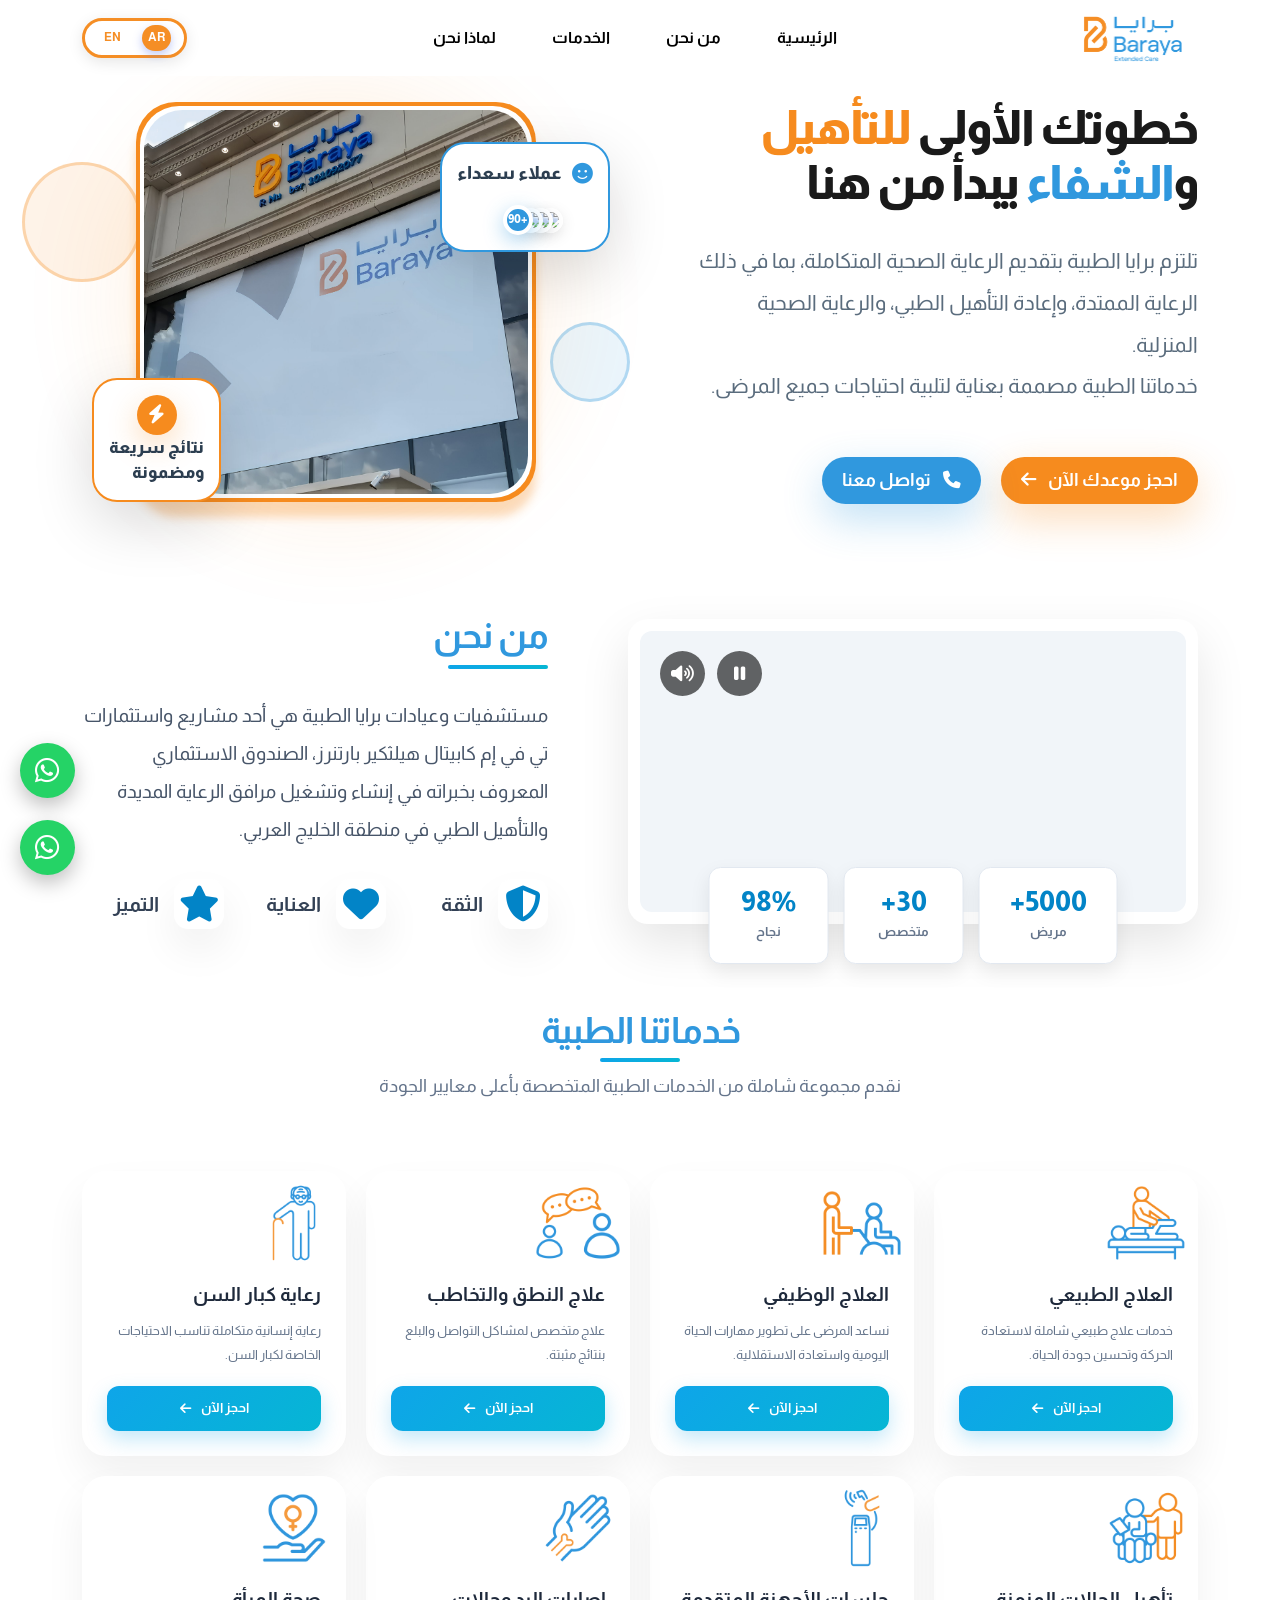
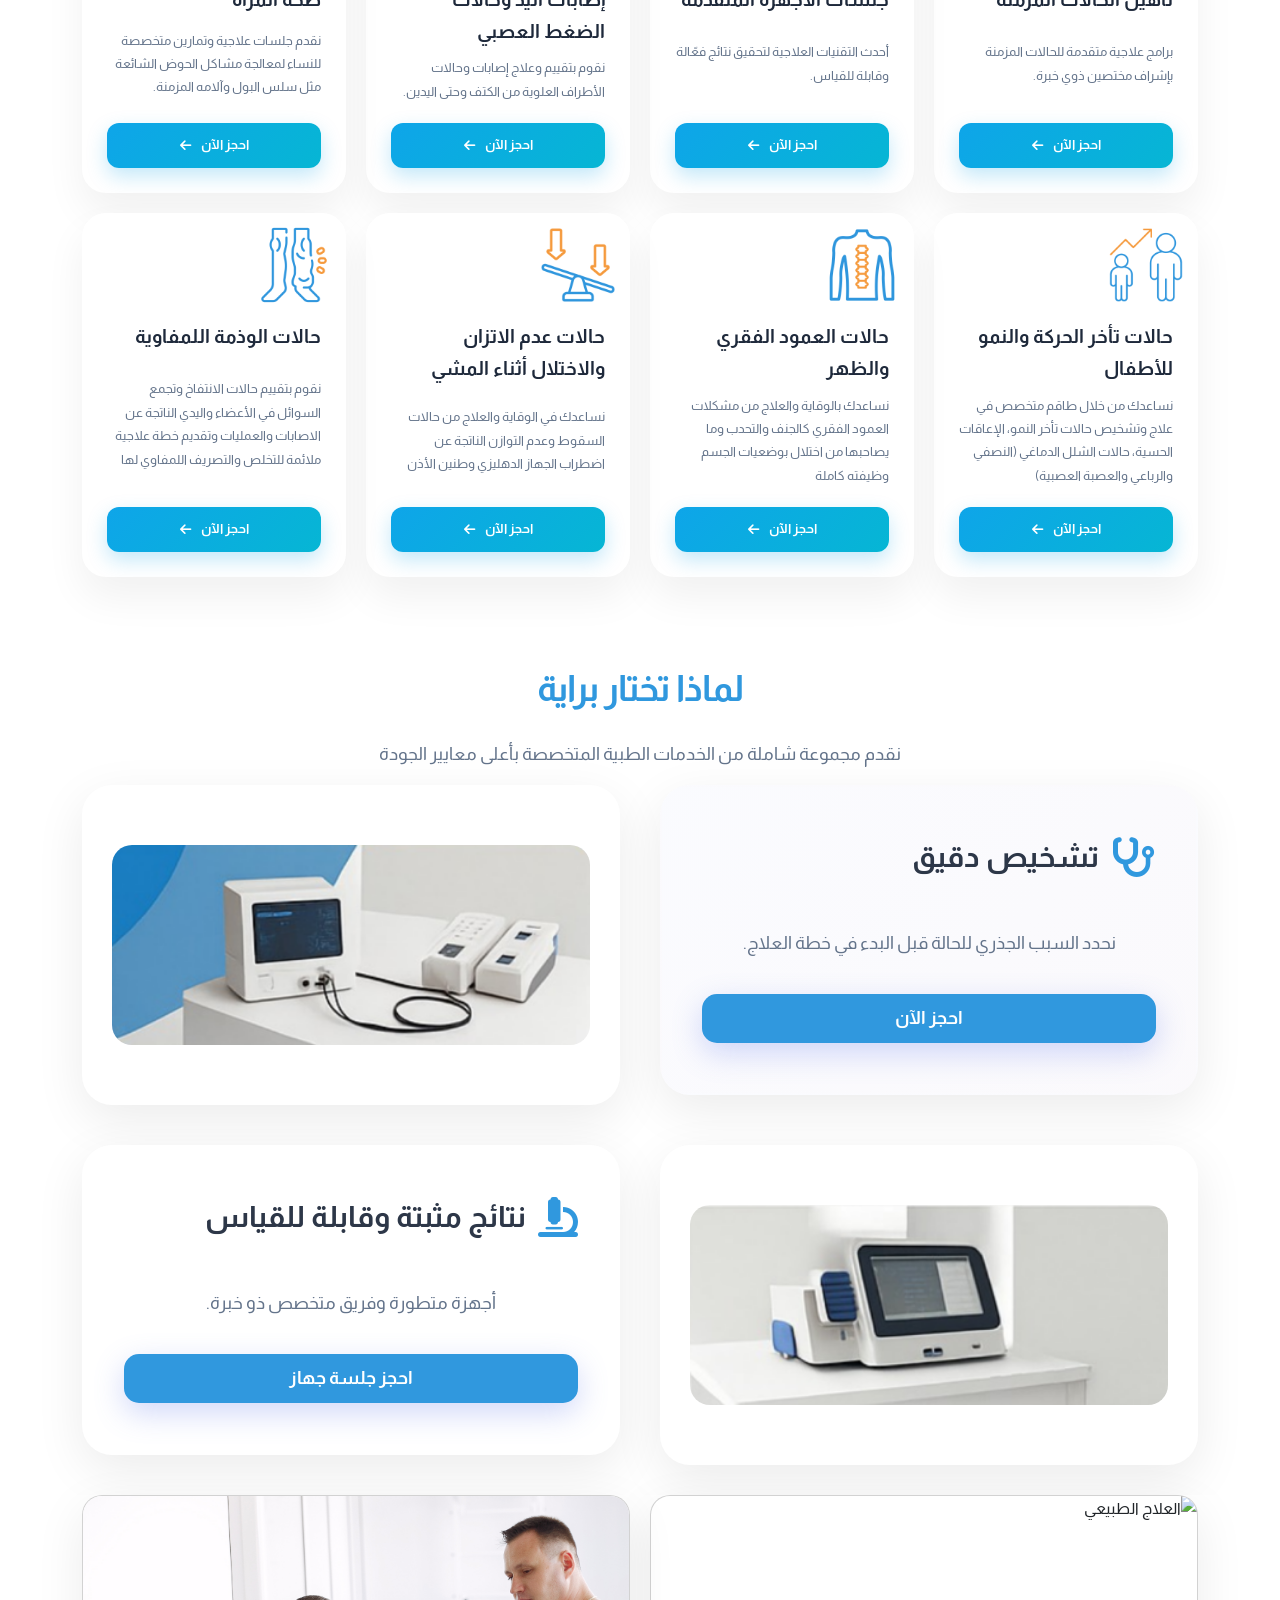
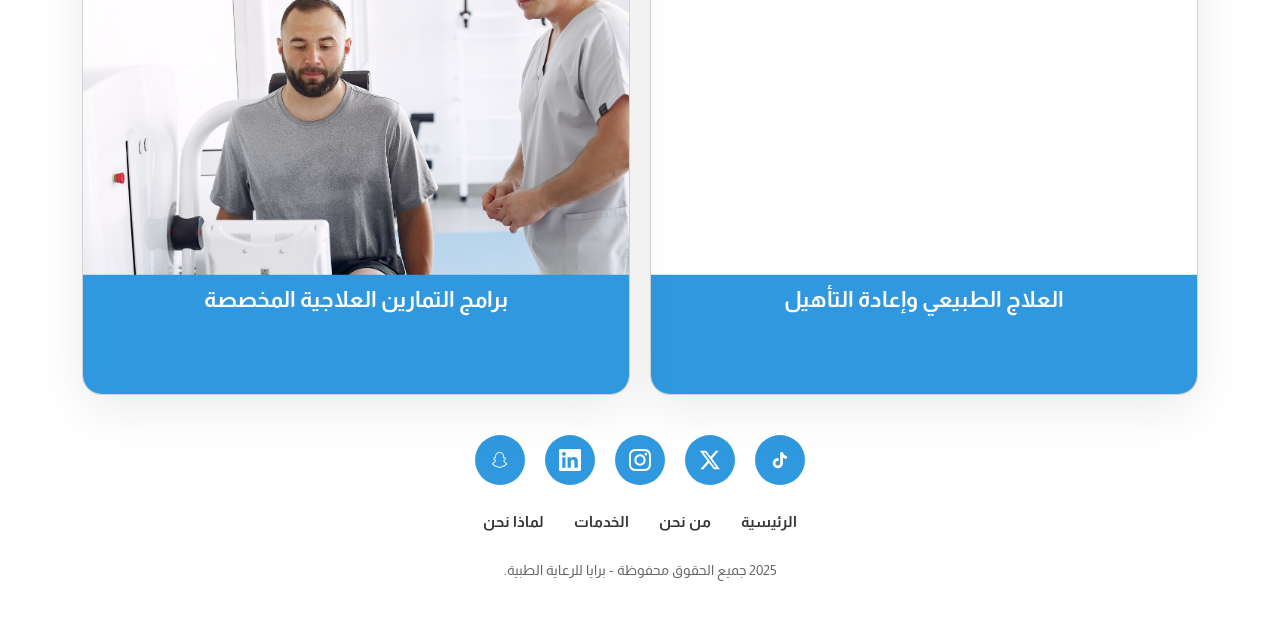
==== index.html @ 31472dff "first commit" ====
<!DOCTYPE html>
<html lang="en">

<head>
    <meta charset="UTF-8">
    <meta name="viewport" content="width=device-width, initial-scale=1.0">
    <title>baraya</title>
    <!-- Bootstrap CSS -->
    <link href="https://cdn.jsdelivr.net/npm/bootstrap@5.3.3/dist/css/bootstrap.min.css" rel="stylesheet">
    <!-- Font Awesome -->
    <link href="https://cdnjs.cloudflare.com/ajax/libs/font-awesome/6.5.2/css/all.min.css" rel="stylesheet">
    <!-- aso -->
    <!-- font -->
    <link href="https://fonts.googleapis.com/css2?family=Almarai:wght@300;400;700;800&display=swap" rel="stylesheet">

    <link rel="stylesheet" href="https://cdnjs.cloudflare.com/ajax/libs/aos/2.3.4/aos.css">
    <!-- Custom CSS -->
    <link href="./assets/css/style_tow.css" rel="stylesheet">
</head>

<body>
    <header>
        <nav class="navbar navbar-expand-lg fixed-top">
            <div class="container">
                <a class="navbar-brand" href="#">
                    <img src="./assets/img/baraya.png" alt="">
                </a>
                <button class="navbar-toggler" type="button" data-bs-toggle="collapse" data-bs-target="#navbarNav">
                    <span class="navbar-toggler-icon"></span>
                </button>
                <div class="collapse navbar-collapse" id="navbarNav">
                    <ul class="navbar-nav mx-auto mb-2 mb-lg-0">
                        <li class="nav-item">
                            <a class="nav-link " href="#home">الرئيسية</a>
                        </li>

                        <li class="nav-item">
                            <a class="nav-link" href="#about">من نحن</a>
                        </li>

                        <li class="nav-item">
                            <a class="nav-link" href="#services">الخدمات</a>
                        </li>

                        <li class="nav-item">
                            <a class="nav-link" href="#why">لماذا نحن</a>
                        </li>


                    </ul>

                    <div class="demo-container">
                        <div class="lang-btn-4" onclick="toggleSwitch(this)">
                            <a href="./index.html" class="lang-option active">AR</a>
                            <a href="./index_tow.html" class="lang-option">EN</a>
                        </div>
                    </div>
                </div>
            </div>
        </nav>
    </header>

    <main>
        <section class="hero" id="home">
            <div class="container">
                <div class="main_hero_container">
                    <div class="hero-content">
                        <h1>
                            خطوتك الأولى
                            <span class="orange-text">للتأهيل </span> و<span class="blue-text">الشفاء</span>
                            يبدأ من هنا
                        </h1>

                        <p class="hero-description">
                            تلتزم برايا الطبية بتقديم الرعاية الصحية المتكاملة، بما في ذلك الرعاية الممتدة، وإعادة
                            التأهيل الطبي، والرعاية الصحية المنزلية.
                            <br>
                            خدماتنا الطبية مصممة بعناية لتلبية احتياجات جميع المرضى.
                        </p>

                        <!-- Stats -->


                        <!-- Buttons -->
                        <div class="cta-buttons">
                            <button class="btn btn-orange" id="openBooking">
                                <span>احجز موعدك الآن</span>
                                <i class="fas fa-arrow-left"></i>
                            </button>

                            <a href="tel:+966920014962" class="btn btn-blue">
                                <i class="fas fa-phone"></i>
                                <span>تواصل معنا</span>
                            </a>
                        </div>
                    </div>


                    <!-- Hero Image -->
                    <div class="hero-image">
                        <div class="image-wrapper">
                            <!-- Decorative Circles -->
                            <div class="deco-circle deco-orange"></div>
                            <div class="deco-circle deco-blue"></div>

                            <!-- Main Image -->
                            <div class="main-image-container">
                                <div class="glow-orange"></div>
                                <div class="image-border">
                                    <div class="image-inner">
                                        <img src="./assets/img/main_top.jpg" alt="أخصائي علاج طبيعي"
                                            class="doctor-image"
                                            onerror="this.src='https://images.unsplash.com/photo-1622253692010-333f2da6031d?w=600&h=600&fit=crop'">
                                    </div>
                                </div>
                            </div>

                            <!-- Floating Cards -->
                            <div class="floating-card card-customers">
                                <div class="card-title">
                                    <i class="fas fa-smile"></i>
                                    <span>عملاء سعداء</span>
                                </div>
                                <div class="avatars-row">
                                    <img src="https://i.pravatar.cc/150?img=33" alt="عميل" class="avatar">
                                    <img src="https://i.pravatar.cc/150?img=12" alt="عميل" class="avatar">
                                    <img src="https://i.pravatar.cc/150?img=25" alt="عميل" class="avatar">
                                    <div class="avatar-more">+90</div>
                                </div>
                            </div>

                            <div class="floating-card card-rating">
                                <div class="rating-icon">
                                    <i class="fas fa-bolt"></i>
                                </div>
                                <div class="rating-text">نتائج سريعة<br>ومضمونة</div>
                            </div>
                        </div>
                    </div>
                </div>
            </div>
        </section>

        <section class="who-we-are-section" id="about">
            <div class="container">
                <div class="main_about">
                    <div class="video-container">
                        <div class="video-wrapper">
                            <div class="image-box">
                                <video id="myVideo" width="100%" autoplay loop playsinline>
                                    <source src="./assets/img/vaidou (1).mp4" type="video/mp4">
                                    متصفحك لا يدعم الفيديو.
                                </video>

                                <div class="video-controls">
                                    <button id="playPauseBtn">
                                        <i class="fa-solid fa-pause"></i>
                                    </button>

                                    <button id="muteBtn">
                                        <i class="fa-solid fa-volume-high"></i>
                                    </button>
                                </div>
                            </div>
                        </div>


                        <div class="info-cards">
                            <div class="info-card">
                                <div class="info-number">5000+</div>
                                <div class="info-label">مريض</div>
                            </div>
                            <div class="info-card">
                                <div class="info-number">30+</div>
                                <div class="info-label">متخصص</div>
                            </div>
                            <div class="info-card">
                                <div class="info-number">98%</div>
                                <div class="info-label">نجاح</div>
                            </div>
                        </div>
                    </div>
                    <div class="values-container_main">
                        <h2 class="section-title">من نحن</h2>
                        <p class="description-text">
                            مستشفيات وعيادات برايا الطبية هي أحد مشاريع واستثمارات تي في إم كابيتال هيلثكير بارتنرز،
                            الصندوق الاستثماري المعروف بخبراته في إنشاء وتشغيل مرافق الرعاية المديدة والتأهيل الطبي في
                            منطقة الخليج العربي.

                        </p>
                        <div class="main_item">
                            <div class="value-item">
                                <div class="value-icon">
                                    <i class="fas fa-shield-alt"></i>
                                </div>
                                <span class="value-text">الثقة</span>
                            </div>

                            <div class="value-item">
                                <div class="value-icon">
                                    <i class="fas fa-heart"></i>
                                </div>
                                <span class="value-text">العناية</span>
                            </div>

                            <div class="value-item">
                                <div class="value-icon">
                                    <i class="fas fa-star"></i>
                                </div>
                                <span class="value-text">التميز</span>
                            </div>
                        </div>
                    </div>
                </div>
            </div>
        </section>

        <section class="services" id="services">
            <div class="container">
                <div class="section-header">
                    <h2>خدماتنا الطبية</h2>
                    <p class="section-subtitle">نقدم مجموعة شاملة من الخدمات الطبية المتخصصة بأعلى معايير الجودة</p>
                </div>

                <div class="services-grid">
                    <div class="service-card">
                        <div class="icon-wrapper">
                            <img src="./assets/img/main_2.png" alt="">
                        </div>
                        <div class="service-content">
                            <h3>العلاج الطبيعي</h3>
                            <p>خدمات علاج طبيعي شاملة لاستعادة الحركة وتحسين جودة الحياة.</p>
                            <button class="btn-book">
                                <span>احجز الآن</span>
                                <i class="fas fa-arrow-left"></i>
                            </button>
                        </div>
                    </div>

                    <div class="service-card">
                        <div class="icon-wrapper">
                            <img src="./assets/img/main_1.png" alt="">
                        </div>
                        <div class="service-content">
                            <h3>العلاج الوظيفي</h3>
                            <p>نساعد المرضى على تطوير مهارات الحياة اليومية واستعادة الاستقلالية.</p>
                            <button class="btn-book">
                                <span>احجز الآن</span>
                                <i class="fas fa-arrow-left"></i>
                            </button>
                        </div>
                    </div>

                    <div class="service-card">
                        <div class="icon-wrapper">
                            <img src="./assets/img/main_3.png" alt="">
                        </div>
                        <div class="service-content">
                            <h3>علاج النطق والتخاطب</h3>
                            <p>علاج متخصص لمشاكل التواصل والبلع بنتائج مثبتة.</p>
                            <button class="btn-book">
                                <span>احجز الآن</span>
                                <i class="fas fa-arrow-left"></i>
                            </button>
                        </div>
                    </div>

                    <div class="service-card">
                        <div class="icon-wrapper">
                            <img src="./assets/img/main_4.png" alt="">
                        </div>
                        <div class="service-content">
                            <h3>رعاية كبار السن</h3>
                            <p>رعاية إنسانية متكاملة تناسب الاحتياجات الخاصة لكبار السن.</p>
                            <button class="btn-book">
                                <span>احجز الآن</span>
                                <i class="fas fa-arrow-left"></i>
                            </button>
                        </div>
                    </div>

                    <div class="service-card">
                        <div class="icon-wrapper">
                            <img src="./assets/img/main_5.png" alt="">
                        </div>
                        <div class="service-content">
                            <h3>تأهيل الحالات المزمنة</h3>
                            <p>برامج علاجية متقدمة للحالات المزمنة بإشراف مختصين ذوي خبرة.</p>
                            <button class="btn-book">
                                <span>احجز الآن</span>
                                <i class="fas fa-arrow-left"></i>
                            </button>
                        </div>
                    </div>

                    <div class="service-card">
                        <div class="icon-wrapper">
                            <img src="./assets/img/main_6.png" alt="">
                        </div>
                        <div class="service-content">
                            <h3>جلسات الأجهزة المتقدمة</h3>
                            <p>أحدث التقنيات العلاجية لتحقيق نتائج فعّالة وقابلة للقياس.</p>
                            <button class="btn-book">
                                <span>احجز الآن</span>
                                <i class="fas fa-arrow-left"></i>
                            </button>
                        </div>
                    </div>

                    <div class="service-card">
                        <div class="icon-wrapper">
                            <img src="./assets/img/main_7.png" alt="">
                        </div>
                        <div class="service-content">
                            <h3>إصابات اليد وحالات الضغط العصبي</h3>
                            <p>
                                نقوم بتقييم وعلاج إصابات وحالات الأطراف العلوية من الكتف وحتى اليدين.
                            </p>
                            <button class="btn-book">
                                <span>احجز الآن</span>
                                <i class="fas fa-arrow-left"></i>
                            </button>
                        </div>
                    </div>

                    <div class="service-card">
                        <div class="icon-wrapper">
                            <img src="./assets/img/main_9.png" alt="">
                        </div>
                        <div class="service-content">
                            <h3>صحة المرأة</h3>
                            <p>
                                نقدم جلسات علاجية وتمارين متخصصة للنساء لمعالجة مشاكل الحوض الشائعة مثل سلس البول وآلامه
                                المزمنة.
                            </p>

                            <button class="btn-book">
                                <span>احجز الآن</span>
                                <i class="fas fa-arrow-left"></i>
                            </button>
                        </div>
                    </div>

                    <div class="service-card">
                        <div class="icon-wrapper">
                            <img src="./assets/img/main_19.png" alt="">
                        </div>
                        <div class="service-content">
                            <h3>حالات تأخر الحركة والنمو للأطفال</h3>
                            <p>
                                نساعدك من خلال طاقم متخصص في علاج وتشخيص حالات تأخر النمو، الإعاقات الحسية، حالات الشلل
                                الدماغي (النصفي والرباعي والعصبة العصبية)
                            </p>

                            <button class="btn-book">
                                <span>احجز الآن</span>
                                <i class="fas fa-arrow-left"></i>
                            </button>
                        </div>
                    </div>

                    <div class="service-card">
                        <div class="icon-wrapper">
                            <img src="./assets/img/main_12.png" alt="">
                        </div>
                        <div class="service-content">
                            <h3>حالات العمود الفقري والظهر</h3>
                            <p>
                                نساعدك بالوقاية والعلاج من مشكلات العمود الفقري كالجنف والتحدب وما يصاحبها من اختلال
                                بوضعيات الجسم وظيفته كاملة
                            </p>

                            <button class="btn-book">
                                <span>احجز الآن</span>
                                <i class="fas fa-arrow-left"></i>
                            </button>
                        </div>
                    </div>

                    <div class="service-card">
                        <div class="icon-wrapper">
                            <img src="./assets/img/main_13.png" alt="">
                        </div>
                        <div class="service-content">
                            <h3>حالات عدم الاتزان والاختلال أثناء المشي</h3>
                            <p>
                                نساعدك في الوقاية والعلاج من حالات السقوط وعدم التوازن الناتجة عن اضطراب الجهاز الدهليزي
                                وطنين الأذن
                            </p>

                            <button class="btn-book">
                                <span>احجز الآن</span>
                                <i class="fas fa-arrow-left"></i>
                            </button>
                        </div>
                    </div>
                    <div class="service-card">
                        <div class="icon-wrapper">
                            <img src="./assets/img/main_14.png" alt="">
                        </div>
                        <div class="service-content">
                            <h3>حالات الوذمة اللمفاوية</h3>
                            <p>
                                نقوم بتقييم حالات الانتفاخ وتجمع السوائل في الأعضاء واليدي الناتجة عن الاصابات والعمليات
                                وتقديم خطة علاجية ملائمة للتخلص والتصريف اللمفاوي لها
                            </p>

                            <button class="btn-book">
                                <span>احجز الآن</span>
                                <i class="fas fa-arrow-left"></i>
                            </button>
                        </div>
                    </div>

                </div>
            </div>
        </section>

        <section class="main-section" id="why">

            <div class="container">
                <h2 class="section-title_main">لماذا تختار براية</h2>
                <p>نقدم مجموعة شاملة من الخدمات الطبية المتخصصة بأعلى معايير الجودة</p>
                <div class="content-wrapper">
                    <!-- Feature Card 1 -->
                    <div class="feature-card">
                        <div>
                            <div class="icon-circle">
                                <i class="fa-solid fa-stethoscope"></i>
                                <h3 class="feature-title">تشخيص دقيق</h3>
                            </div>
                            <p class="feature-text">
                                نحدد السبب الجذري للحالة قبل البدء في خطة العلاج.
                            </p>
                        </div>
                        <a href="#" class="btn-book">احجز الآن</a>
                    </div>

                    <!-- Device Image 1 -->
                    <div class="device-image">
                        <img src="./assets/img/Scr.png" alt="جهاز طبي" onerror="this.style.display='none'">
                    </div>

                    <!-- Device Image 2 -->
                    <div class="device-image">
                        <img src="./assets/img/Screenshot 2025-12-13 131904.png" alt="معدات متقدمة"
                            onerror="this.style.display='none'">
                    </div>

                    <!-- Feature Card 2 -->
                    <div class="feature-card">
                        <div>
                            <div class="icon-circle">
                                <i class="fas fa-microscope"></i>
                                <h3 class="feature-title">نتائج مثبتة وقابلة للقياس</h3>
                            </div>
                            <p class="feature-text">
                                أجهزة متطورة وفريق متخصص ذو خبرة.
                            </p>
                        </div>
                        <a href="#" class="btn-book">احجز جلسة جهاز</a>
                    </div>
                </div>
            </div>
        </section>

        <div class="container">
            <div class="main_card_container">
                <div class="card">
                    <img src="https://images.unsplash.com/photo-1576091160399-112ba8d25d1d?w=600&h=800&fit=crop"
                        alt="العلاج الطبيعي" class="card-image">
                    <div class="card-overlay">
                        <div class="card-icon">
                            <div class="gear"></div>
                        </div>
                        <h3 class="card-title">العلاج الطبيعي وإعادة التأهيل</h3>
                        <p class="card-description">
                            نقدم خدمات علاج طبيعي متكاملة تشمل إعادة التأهيل الحركي، علاج الإصابات الرياضية،
                            والعلاج بالتمارين العلاجية. فريقنا المتخصص يستخدم أحدث التقنيات لضمان تعافيك السريع
                            واستعادة قدرتك الحركية بشكل كامل.
                        </p>
                        <button class="card-btn btn-book">احجز الآن</button>

                    </div>
                </div>

                <div class="card">
                    <img src="./assets/img/docto.jpg" alt="العلاج الطبيعي" class="card-image">
                    <div class="card-overlay">
                        <div class="card-icon">
                            <div class="gear"></div>
                        </div>
                        <h3 class="card-title">برامج التمارين العلاجية المخصصة</h3>
                        <p class="card-description">
                            نصمم برامج تمارين علاجية مخصصة لكل حالة تستهدف تقوية العضلات، زيادة المرونة،
                            وتحسين التوازن والتناسق الحركي. البرامج تتناسب مع جميع الأعمار وتساعد في
                            الوقاية من الإصابات المستقبلية.
                        </p>
                        <button class="card-btn btn-book">احجز الآن</button>
                    </div>
                </div>
            </div>
        </div>
    </main>

    <footer>
        <div class="footer-content">
            <div class="social-icons">
                <a href="https://www.tiktok.com/@baraya_care" title="TikTok" target="_blank" class="social-icon">
                    <i class="fab fa-tiktok"></i>
                </a>



                <a href="https://x.com/baraya_care" title="X">
                    <svg width="22" height="22" viewBox="0 0 24 24" fill="currentColor">
                        <path
                            d="M18.244 2H21.552L14.324 10.263L22.828 22H16.172L10.956 14.977L4.81 22H1.5L9.228 13.165L1.073 2H7.897L12.606 8.353L18.244 2ZM17.076 19.98H18.91L6.904 4.02H4.94L17.076 19.98Z" />
                    </svg>
                </a>


                <a href="#https://www.instagram.com/baraya_care/?hl=ar" title="إنستغرام">
                    <svg width="22" height="22" fill="currentColor" viewBox="0 0 24 24">
                        <path
                            d="M12 0C8.74 0 8.333.015 7.053.072 5.775.132 4.905.333 4.14.63c-.789.306-1.459.717-2.126 1.384S.935 3.35.63 4.14C.333 4.905.131 5.775.072 7.053.012 8.333 0 8.74 0 12s.015 3.667.072 4.947c.06 1.277.261 2.148.558 2.913.306.788.717 1.459 1.384 2.126.667.666 1.336 1.079 2.126 1.384.766.296 1.636.499 2.913.558C8.333 23.988 8.74 24 12 24s3.667-.015 4.947-.072c1.277-.06 2.148-.262 2.913-.558.788-.306 1.459-.718 2.126-1.384.666-.667 1.079-1.335 1.384-2.126.296-.765.499-1.636.558-2.913.06-1.28.072-1.687.072-4.947s-.015-3.667-.072-4.947c-.06-1.277-.262-2.149-.558-2.913-.306-.789-.718-1.459-1.384-2.126C21.319 1.347 20.651.935 19.86.63c-.765-.297-1.636-.499-2.913-.558C15.667.012 15.26 0 12 0zm0 2.16c3.203 0 3.585.016 4.85.071 1.17.055 1.805.249 2.227.415.562.217.96.477 1.382.896.419.42.679.819.896 1.381.164.422.36 1.057.413 2.227.057 1.266.07 1.646.07 4.85s-.015 3.585-.074 4.85c-.061 1.17-.256 1.805-.421 2.227-.224.562-.479.96-.899 1.382-.419.419-.824.679-1.38.896-.42.164-1.065.36-2.235.413-1.274.057-1.649.07-4.859.07-3.211 0-3.586-.015-4.859-.074-1.171-.061-1.816-.256-2.236-.421-.569-.224-.96-.479-1.379-.899-.421-.419-.69-.824-.9-1.38-.165-.42-.359-1.065-.42-2.235-.045-1.26-.061-1.649-.061-4.844 0-3.196.016-3.586.061-4.861.061-1.17.255-1.814.42-2.234.21-.57.479-.96.9-1.381.419-.419.81-.689 1.379-.898.42-.166 1.051-.361 2.221-.421 1.275-.045 1.65-.06 4.859-.06l.045.03zm0 3.678c-3.405 0-6.162 2.76-6.162 6.162 0 3.405 2.76 6.162 6.162 6.162 3.405 0 6.162-2.76 6.162-6.162 0-3.405-2.76-6.162-6.162-6.162zM12 16c-2.21 0-4-1.79-4-4s1.79-4 4-4 4 1.79 4 4-1.79 4-4 4zm7.846-10.405c0 .795-.646 1.44-1.44 1.44-.795 0-1.44-.646-1.44-1.44 0-.794.646-1.439 1.44-1.439.793-.001 1.44.645 1.44 1.439z" />
                    </svg>
                </a>

                <a href="https://www.linkedin.com/company/barayacare/" title="لينكد إن">
                    <svg width="22" height="22" fill="currentColor" viewBox="0 0 24 24">
                        <path
                            d="M20.447 20.452h-3.554v-5.569c0-1.328-.027-3.037-1.852-3.037-1.853 0-2.136 1.445-2.136 2.939v5.667H9.351V9h3.414v1.561h.046c.477-.9 1.637-1.85 3.37-1.85 3.601 0 4.267 2.37 4.267 5.455v6.286zM5.337 7.433c-1.144 0-2.063-.926-2.063-2.065 0-1.138.92-2.063 2.063-2.063 1.14 0 2.064.925 2.064 2.063 0 1.139-.925 2.065-2.064 2.065zm1.782 13.019H3.555V9h3.564v11.452zM22.225 0H1.771C.792 0 0 .774 0 1.729v20.542C0 23.227.792 24 1.771 24h20.451C23.2 24 24 23.227 24 22.271V1.729C24 .774 23.2 0 22.222 0h.003z" />
                    </svg>
                </a>

                <a href="https://www.snapchat.com/explore/barayacare" title="Snapchat">
                    <i class="fa-brands fa-snapchat"></i>
                </a>


            </div>

            <div class="footer-links d-flex justify-content-center">
                <a class="nav-link ">الرئيسية</a>
                <a class="nav-link " href="#">من نحن</a>
                <a class="nav-link " href="#">الخدمات</a>
                <a class="nav-link" href="#why">لماذا نحن</a>

            </div>

            <div class="copyright">
                <p>2025 جميع الحقوق محفوظة - برايا للرعاية الطبية.</p>
            </div>
        </div>
    </footer>

    <div class="modal" id="bookingModal">
        <div class="modal-content">
            <button class="modal-close" id="closeBooking">×</button>
            <div class="modal-header">
                <h2>احجز موعدك</h2>
                <p>املأ البيانات وسنتواصل معك قريباً</p>
            </div>
            <form id="bookingForm">
                <div class="form-group">
                    <label for="name">الاسم *</label>
                    <input type="text" id="name" required placeholder="أدخل اسمك الكامل">
                </div>
                <div class="form-group">
                    <label for="phone">رقم التليفون *</label>
                    <input type="tel" id="phone" required placeholder="أدخل رقم التليفون">
                </div>
                <div class="form-group">
                    <label for="comment">تعليق (اختياري)</label>
                    <textarea id="comment" placeholder="أضف أي ملاحظات أو تفاصيل إضافية"></textarea>
                </div>
                <button type="submit" class="btn-submit">إرسال الحجز</button>
            </form>
        </div>
    </div>

    <div class="modal" id="successModal">
        <div class="modal-content success-modal">
            <button class="modal-close" id="closeSuccess">×</button>
            <div class="success-icon">
                <i class="fas fa-check"></i>
            </div>
            <h2>تم إرسال حجزك بنجاح</h2>
            <p>سيتم التواصل معك في أقرب وقت</p>
        </div>
    </div>

    <div class="whatsapp-floating">
        <a href="https://wa.me/966556339036" target="_blank" class="wa-icon wa-one" data-city="الرياض">
            <i class="fa-brands fa-whatsapp"></i>
        </a>

        <a href="https://wa.me/966555970651" target="_blank" class="wa-icon wa-two" data-city="جدة">
            <i class="fa-brands fa-whatsapp"></i>
        </a>
    </div>


    <script src="https://cdnjs.cloudflare.com/ajax/libs/aos/2.3.4/aos.js"></script>

    <script src="https://cdnjs.cloudflare.com/ajax/libs/bootstrap/5.3.2/js/bootstrap.bundle.min.js"></script>

    <script src="./assets/js/main.js"></script>
</body>

</html>
---- assets/css/style_tow.css ----
* {
    padding: 0;
    margin: 0;
    box-sizing: border-box;
}

html {
    scroll-behavior: smooth;
    overflow-x: hidden;
}




body::-webkit-scrollbar {
    width: 12px;
}

body::-webkit-scrollbar-track {
    background: #ffffff;
}

body::-webkit-scrollbar-thumb {
    background-color: var(--main-color);
    border: 3px solid #ffffff;
}


:root {
    --main-color: #F58E25;
    --tow-color: #3098DE;
}

body {
    color: #333;
    line-height: 1.6;
    direction: rtl;
    overflow-x: hidden;
    font-family: 'Almarai', sans-serif;
    overflow-x: hidden !important;

}

a {
    text-decoration: none;
    color: inherit;
}


/* header start */

.lang-btn-1 {
    background: var(--main-color);
    color: white;
    border: none;
    padding: 12px 30px;
    border-radius: 50px;
    font-size: 16px;
    font-weight: 600;
    cursor: pointer;
    box-shadow: 0 8px 20px rgba(0, 0, 0, 0.2);
    transition: all 0.3s ease;
    display: flex;
    align-items: center;
    gap: 10px;
}

.lang-btn-1:hover {
    transform: translateY(-2px);
    box-shadow: 0 12px 30px rgba(0, 0, 0, 0.3);
}

.lang-btn-1:active {
    transform: translateY(0);
}

.lang-btn-2 {
    background: rgba(255, 255, 255, 0.2);
    backdrop-filter: blur(10px);
    border: 1px solid rgba(255, 255, 255, 0.3);
    color: white;
    padding: 12px 30px;
    border-radius: 15px;
    font-size: 16px;
    font-weight: 600;
    cursor: pointer;
    box-shadow: 0 8px 32px rgba(0, 0, 0, 0.1);
    transition: all 0.3s ease;
    display: flex;
    align-items: center;
    gap: 10px;
}

.lang-btn-2:hover {
    background: rgba(255, 255, 255, 0.3);
    transform: translateY(-2px);
}

.lang-btn-3 {
    background: white;
    color: #667eea;
    border: none;
    padding: 12px 30px;
    border-radius: 12px;
    font-size: 16px;
    font-weight: 700;
    cursor: pointer;
    box-shadow: 0 5px 15px rgba(0, 0, 0, 0.2);
    transition: all 0.3s cubic-bezier(0.68, -0.55, 0.265, 1.55);
    display: flex;
    align-items: center;
    gap: 12px;
    position: relative;
    overflow: hidden;
}

.lang-btn-3::before {
    content: '';
    position: absolute;
    top: 0;
    left: -100%;
    width: 100%;
    height: 100%;
    background: linear-gradient(90deg, transparent, rgba(102, 126, 234, 0.2), transparent);
    transition: left 0.5s;
}

.lang-btn-3:hover::before {
    left: 100%;
}

.lang-btn-3:hover {
    transform: scale(1.05);
    box-shadow: 0 8px 25px rgba(0, 0, 0, 0.3);
}

.lang-btn-4 {
    background: white;
    border: 3px solid var(--main-color);
    padding: 4px 13px;
    border-radius: 50px;
    cursor: pointer;
    display: flex;
    align-items: center;
    gap: 15px;
    transition: all 0.3s ease;
    box-shadow: 0 4px 15px rgba(0, 0, 0, 0.1);
}

.lang-option {
    padding: 3px 6px;
    border-radius: 25px;
    font-weight: 600;
    font-size: 12px;
    transition: all 0.3s ease;
    color: var(--main-color);
}

.lang-option.active {
    background: var(--main-color);
    color: white;
    box-shadow: 0 4px 10px rgba(102, 126, 234, 0.4);
}

.lang-btn-4:hover {
    transform: translateY(-2px);
    box-shadow: 0 6px 20px rgba(0, 0, 0, 0.15);
}

.lang-btn-5 {
    background: transparent;
    color: white;
    border: 2px solid white;
    padding: 10px 25px;
    border-radius: 8px;
    font-size: 15px;
    font-weight: 600;
    cursor: pointer;
    transition: all 0.3s ease;
    display: flex;
    align-items: center;
    gap: 10px;
    letter-spacing: 1px;
}

.lang-btn-5:hover {
    background: white;
    color: #667eea;
    transform: translateX(5px);
}

.globe-icon {
    font-size: 20px;
    animation: rotate 3s linear infinite;
}

@keyframes rotate {
    from {
        transform: rotate(0deg);
    }

    to {
        transform: rotate(360deg);
    }
}

.lang-btn-1:hover .globe-icon,
.lang-btn-2:hover .globe-icon,
.lang-btn-3:hover .globe-icon {
    animation-duration: 1s;
}

.demo-container {
    backdrop-filter: blur(10px);
    border-radius: 20px;
    display: flex;
    flex-direction: column;
    gap: 20px;
    align-items: center;
}

.demo-label {
    color: white;
    font-size: 14px;
    font-weight: 500;
    opacity: 0.9;
}

.navbar {
    background: rgba(255, 255, 255, 0.95);
    backdrop-filter: blur(20px);
    transition: all 0.3s ease;
}

.navbar-brand img {
    width: 100px;
    height: 50px;
}

.navbar-brand:hover {
    transform: scale(1.05);
}

.nav-link {
    color: #333;
    font-weight: 600;
    margin: 0 20px;
    position: relative;
    transition: color 0.3s ease;
}

.nav-link::after {
    content: '';
    position: absolute;
    bottom: 0;
    right: 0;
    width: 0;
    height: 2px;
    background: var(--main-color);
    transition: width 0.3s ease;
}

.nav-link:hover {
    color: var(--main-color);
}

.nav-link:hover::after {
    width: 100%;
}

.nav-link.active {
    color: var(--main-color);
}

.btn-contact {
    background: var(--main-color);
    color: white;
    padding: 5px 20px;
    border-radius: 5px;
    border: none;
    font-weight: 600;
    transition: all 0.3s ease;
    -webkit-border-radius: 5px;
    -moz-border-radius: 5px;
    -ms-border-radius: 5px;
    -o-border-radius: 5px;
}

.btn-contact:hover {
    transform: translateY(-2px);
    background-color: var(--tow-color);
    color: white;
}

.navbar-toggler {
    border: none;
    padding: 8px;
}

.navbar-toggler:focus {
    box-shadow: none;
}

.navbar-toggler-icon {
    background-image: url("data:image/svg+xml,%3csvg xmlns='http://www.w3.org/2000/svg' viewBox='0 0 30 30'%3e%3cpath stroke='rgba(102, 126, 234, 1)' stroke-linecap='round' stroke-miterlimit='10' stroke-width='2' d='M4 7h22M4 15h22M4 23h22'/%3e%3c/svg%3e");
}


/* Hero Section */
.hero .main_hero_container {
    display: grid;
    padding-top: 100px;
    padding-bottom: 30px;
    grid-template-columns: 1fr 1fr;
    align-items: center;
    gap: 100px;
}

@media(max-width:991px) {
    .hero .main_hero_container {
        grid-template-columns: 1fr;
    }
}

.hero .hero-content {
    animation: fadeInUp 1s ease;
}

@keyframes fadeInUp {
    from {
        opacity: 0;
        transform: translateY(40px);
    }

    to {
        opacity: 1;
        transform: translateY(0);
    }
}

.hero .badge {
    display: inline-flex;
    align-items: center;
    gap: 12px;
    padding: 11px 12px;
    background: #fff5ed;
    border: 2px solid #f68b1e;
    border-radius: 50px;
    margin-bottom: 11px;
    font-weight: 700;
    color: #f68b1e;
    font-size: 1rem;
}

.hero .badge i {
    font-size: 1rem;
}

.hero h1 {
    font-size: 3rem;
    font-weight: 900;
    color: #1a1a1a;
    line-height: 1.15;
    margin-bottom: 30px;
    letter-spacing: -2px;
}

.hero .orange-text {
    color: #f68b1e;
}

.hero .blue-text {
    color: #3098DE;
}

.hero .hero-description {
    color: #5a6c7d;
    font-size: 1.3rem;
    line-height: 2;
    margin-bottom: 50px;
    font-weight: 400;
}

/* Buttons */
.hero .cta-buttons {
    display: flex;
    gap: 20px;
}

.hero .btn {
    padding: 10px 20px;
    border: none;
    border-radius: 50px;
    font-size: 18px;
    font-weight: 600;
    cursor: pointer;
    transition: all 0.3s ease;
    display: inline-flex;
    align-items: center;
    gap: 12px;
}

.hero .btn i {
    font-size: 1.1rem;
}

.hero .btn-orange {
    background: #f68b1e;
    color: #ffffff;
    box-shadow: 0 15px 40px rgba(246, 139, 30, 0.3);
}

.hero .btn-orange:hover {
    background: #e57a0e;
    color: #ffffff;
    transform: translateY(-3px);
    box-shadow: 0 20px 50px rgba(246, 139, 30, 0.4);
}

.hero .btn-blue {
    background: #3098DE;
    color: #ffffff;
    box-shadow: 0 15px 40px rgba(48, 152, 222, 0.3);
}

.hero .btn-blue:hover {
    background: #2080c5;
    color: #ffffff;
    transform: translateY(-3px);
    box-shadow: 0 20px 50px rgba(48, 152, 222, 0.4);
}

/* Hero Image */
.hero .hero-image {
    position: relative;
    animation: fadeInRight 1s ease 0.3s backwards;
}

@keyframes fadeInRight {
    from {
        opacity: 0;
        transform: translateX(50px);
    }

    to {
        opacity: 1;
        transform: translateX(0);
    }
}

.hero .image-wrapper {
    position: relative;
    width: 100%;
    max-width: 550px;
    margin: 0 auto;
}

.hero .main-image-container {
    position: relative;
    width: 400px;
    height: 400px;
    margin: 0 auto;
}

.hero .glow-orange {
    position: absolute;
    width: 100%;
    height: 100%;
    border-radius: 50%;
    background: #f68b1e;
    opacity: 0.15;
    filter: blur(60px);
    animation: pulseOrange 3s ease-in-out infinite;
}

@keyframes pulseOrange {

    0%,
    100% {
        transform: scale(1);
        opacity: 0.15;
    }

    50% {
        transform: scale(1.1);
        opacity: 0.25;
    }
}

.hero .image-border {
    position: relative;
    width: 100%;
    height: 100%;
    border-radius: 10%;
    padding: 4px;
    background: #f68b1e;
    box-shadow: 0 15px 10px rgba(246, 139, 30, 0.3);
    -webkit-border-radius: 10%;
    -moz-border-radius: 10%;
    -ms-border-radius: 10%;
    -o-border-radius: 10%;
}

.hero .image-inner {
    width: 100%;
    height: 100%;
    border-radius: 10%;
    overflow: hidden;
    background: #ffffff;
    padding: 4px;
    -webkit-border-radius: 10%;
    -moz-border-radius: 10%;
    -ms-border-radius: 10%;
    -o-border-radius: 10%;
}

.hero .doctor-image {
    width: 100%;
    height: 100%;
    object-fit: cover;
    border-radius: 10%;
    -webkit-border-radius: 10%;
    -moz-border-radius: 10%;
    -ms-border-radius: 10%;
    -o-border-radius: 10%;
}

/* Floating Cards */
.hero .floating-card {
    position: absolute;
    background: #ffffff;
    border-radius: 25px;
    padding: 15px;
    box-shadow: 0 20px 60px rgba(0, 0, 0, 0.15);
    z-index: 10;
}

.hero .card-customers {
    top: 40px;
    right: -20px;
    border: 2px solid #3098DE;
    animation: floatCard 3s ease-in-out infinite;
}

@keyframes floatCard {

    0%,
    100% {
        transform: translateY(0);
    }

    50% {
        transform: translateY(-15px);
    }
}

.hero .card-title {
    font-weight: 800;
    color: #2c3e50;
    font-size: 1.1rem;
    margin-bottom: 18px;
    display: flex;
    align-items: center;
    gap: 10px;
}

.hero .card-title i {
    color: #3098DE;
    font-size: 1.3rem;
}

.hero .avatars-row {
    display: flex;
    align-items: center;
    justify-content: center;
}

.hero .avatar {
    width: 25px;
    height: 25px;
    border-radius: 50%;
    border: 4px solid white;
    margin-right: -15px;
    object-fit: cover;
    box-shadow: 0 4px 15px rgba(0, 0, 0, 0.1);
}

.hero .avatar-more {
    width: 30px;
    height: 30px;
    border-radius: 50%;
    background: #3098DE;
    color: white;
    display: flex;
    align-items: center;
    justify-content: center;
    font-weight: 900;
    font-size: 12px;
    border: 4px solid white;
    margin-right: -15px;
    box-shadow: 0 6px 20px rgba(48, 152, 222, 0.4);
}

.hero .card-rating {
    bottom: 0px;
    left: 10px;
    border: 2px solid #f68b1e;
    animation: floatCard2 4s ease-in-out infinite;
}

@keyframes floatCard2 {

    0%,
    100% {
        transform: translateY(0) rotate(0deg);
    }

    50% {
        transform: translateY(-12px) rotate(-2deg);
    }
}

.hero .rating-icon {
    width: 40px;
    height: 40px;
    background: #f68b1e;
    border-radius: 20px;
    display: flex;
    align-items: center;
    justify-content: center;
    font-size: 1.2rem;
    margin-bottom: 15px;
    margin: 0 auto;
    box-shadow: 0 10px 30px rgba(246, 139, 30, 0.3);
    color: white;
}

.hero .rating-text {
    color: #2c3e50;
    font-weight: 800;
    font-size: 1.05rem;
    line-height: 1.5;
}

/* Decorative Elements */
.hero .deco-circle {
    position: absolute;
    border-radius: 50%;
    z-index: 0;
}

.hero .deco-orange {
    width: 120px;
    height: 120px;
    background: rgba(246, 139, 30, 0.1);
    border: 3px solid rgba(246, 139, 30, 0.3);
    top: 15%;
    left: -60px;
    animation: rotate 20s linear infinite;
}

.hero .deco-blue {
    width: 80px;
    height: 80px;
    background: rgba(48, 152, 222, 0.1);
    border: 3px solid rgba(48, 152, 222, 0.3);
    bottom: 25%;
    right: -40px;
    animation: rotate 15s linear infinite reverse;
}

@keyframes rotate {
    from {
        transform: rotate(0deg);
    }

    to {
        transform: rotate(360deg);
    }
}

/* Responsive */
@media (max-width: 1200px) {
    .hero {
        grid-template-columns: 1fr;
        padding: 80px 60px;
        gap: 60px;
    }

    .hero .main_hero_container {
        padding-top: 50px !important;
    }

    .hero .main-image-container {
        width: 450px;
        height: 450px;
    }
}

@media (max-width: 768px) {
    .hero {
        padding: 36px 7px;
        text-align: center;
    }

    .hero h1 {
        font-size: 1.8rem;
    }

    .hero .cta-buttons {
        flex-direction: column;
    }

    .hero .btn {
        width: 100%;
        justify-content: center;
    }

    .hero .main-image-container {
        width: 350px;
        height: 350px;
    }

    .hero .floating-card {
        padding: 20px;
    }

    .hero .card-customers {
        right: -10px;
    }

    .hero .card-rating {
        left: -20px;
    }

    .hero .deco-orange {
        display: none;
    }
}

/* about */

.who-we-are-section {
    padding: 40px 0;
    margin-bottom: 40px;
}


.video {
    max-width: 440px;
    width: 100%;
    margin: 0 auto;
    border-radius: 20px;
    overflow: hidden;
    box-shadow: 0 8px 30px rgba(0, 0, 0, 0.15);
}

.video video {
    width: 100%;
    height: 350px;
    object-fit: cover;
    border-radius: 12px;
    box-shadow: 0 4px 15px rgba(0, 0, 0, 0.2);
}

@media (max-width: 768px) {
    .video video {
        height: 300px;
    }
}

.section-title {
    color: #1e3a5f;
    font-size: 48px;
    font-weight: 700;
}

.main_about {
    display: flex;
    align-items: center;
    justify-content: space-between;
}

@media (max-width: 992px) {
    .main_about {
        flex-direction: column;
        gap: 30px;
    }
}

.main_item {
    display: flex;
    gap: 50px;
}

.value-item {
    display: flex;
    align-items: center;
    gap: 15px;
}



.value-text {
    color: #1e3a5f;
    font-size: 24px;
    font-weight: 600;
}

.description-text {
    color: #4a5568;
    font-size: 20px;
    line-height: 1.8;
    max-width: 600px;
    padding-top: 20px;
}

@media (max-width: 768px) {
    .section-title {
        font-size: 36px;
    }

    .values-container {
        gap: 30px;
    }

    .value-icon {
        width: 30px;
        height: 30px;
        font-size: 14px;
    }

    .value-text {
        font-size: 20px;
    }

    .description-text {
        font-size: 18px;
    }
}

/* services section */

.services h2 {
    text-align: center;
    color: #1e3a5f;
    font-weight: bold;
    font-size: 2.5rem;
    margin-bottom: 50px;
}

.service-card {
    background: white;
    border-radius: 15px;
    padding: 30px;
    box-shadow: 0 20px 40px rgba(0, 0, 0, 0.064);
    transition: transform 0.3s ease, box-shadow 0.3s ease;
    height: 100%;

}

.service-icon {
    border-radius: 12px;
    display: flex;
    gap: 10px;
    align-items: center;
}

.service-icon i {
    font-size: 30px;
    color: var(--tow-color);
}


.service-card h3 {
    color: #1e3a5f;
    font-weight: bold;
    font-size: 1.7rem;
}



.service-card p {
    color: #666;
    font-size: 1.2rem;
    margin-bottom: 20px;
    line-height: 1.6;
}

.btn-book {
    background: var(--tow-color);
    color: white;
    border: none;
    padding: 10px 25px;
    border-radius: 5px;
    font-weight: 500;
    transition: all 0.3s ease;
}

.btn-book:hover {
    background: var(--main-color);
    transform: translateY(-2px);
    color: #fff;
    box-shadow: 0 4px 8px rgba(33, 150, 243, 0.3);
}

.wave-decoration {
    position: absolute;
    bottom: 0;
    left: 0;
    width: 100%;
    height: 200px;
    overflow: hidden;
    pointer-events: none;
}

.wave-decoration::before {
    content: '';
    position: absolute;
    bottom: 0;
    right: 0;
    width: 60%;
    height: 100%;
    background: linear-gradient(135deg, #2196F3 0%, #FF9800 100%);
    clip-path: polygon(30% 0%, 100% 0%, 100% 100%, 0% 100%);
    border-top-left-radius: 100px;
}



/* main-section */

.main-section {
    position: relative;
    overflow: hidden;
    padding: 30px 0;
}

.orange-shape {
    position: absolute;
    top: -100px;
    left: -100px;
    width: 500px;
    height: 500px;
    background: linear-gradient(135deg, #ff9933 0%, #ff6600 100%);
    border-radius: 50%;
    z-index: 0;
}

.blue-shape {
    position: absolute;
    top: -50px;
    left: 100px;
    width: 400px;
    height: 400px;
    background: linear-gradient(135deg, #0077cc 0%, #0099ff 100%);
    border-radius: 50%;
    z-index: 1;
}

.content-wrapper {
    position: relative;
    z-index: 2;
}

.section-title {
    color: #1e3a5f;
    font-size: 2.5rem;
    font-weight: 700;
    margin-bottom: 10px;
}

.feature-card {
    background: white;
    border-radius: 15px;
    padding: 30px;
    margin-bottom: 10px;
    box-shadow: 0 20px 40px rgba(0, 0, 0, 0.064);
    transition: transform 0.3s ease;
}

.icon-circle {
    display: flex;
    align-items: center;
    gap: 12px;
}


.icon-circle i {
    font-size: 28px;
    color: var(--tow-color);
}

.feature-title {
    color: #1e3a5f;
    font-size: 1.5rem;
    font-weight: 700;
}

.feature-text {
    color: #6c757d;
    font-size: 1rem;
    line-height: 1.6;
    margin-bottom: 20px;
}


.device-image {
    border-radius: 15px;
    position: relative;
    overflow: hidden;
}


.device-img {
    width: 100%;
    height: auto;
    position: relative;
    z-index: 1;
}

.right-feature {
    display: flex;
    align-items: center;
    gap: 20px;
    background: white;
    border-radius: 15px;
    padding: 30px;
    box-shadow: 0 4px 15px rgba(0, 0, 0, 0.1);
    margin-bottom: 20px;
}

@media (max-width: 768px) {
    .section-title {
        font-size: 2rem;
    }

    .orange-shape,
    .blue-shape {
        width: 300px;
        height: 300px;
    }
}


/* Modal Styles */
.modal {
    display: none;
    position: fixed;
    top: 0;
    left: 0;
    width: 100%;
    height: 100%;
    background: rgba(0, 0, 0, 0.7);
    z-index: 1000;
    opacity: 0;
    transition: opacity 0.3s ease;
}

.modal.show {
    display: flex;
    align-items: center;
    justify-content: center;
    opacity: 1;
}

.modal-content {
    background: white;
    border-radius: 20px;
    padding: 40px;
    max-width: 500px;
    width: 90%;
    position: relative;
    transform: scale(0.7);
    transition: transform 0.3s ease;
    box-shadow: 0 20px 60px rgba(0, 0, 0, 0.3);
}

.modal.show .modal-content {
    transform: scale(1);
}

.modal-close {
    position: absolute;
    top: 20px;
    left: 20px;
    background: none;
    border: none;
    width: 35px;
    height: 35px;
    border-radius: 50%;
    cursor: pointer;
    font-size: 20px;
    color: #4a5568;
    transition: all 0.3s ease;
}



.modal-header {
    text-align: center;
    margin-bottom: 30px;
}

.modal-header h2 {
    color: #2d3748;
    font-size: 28px;
    margin-bottom: 10px;
}

.modal-header p {
    color: #718096;
    font-size: 14px;
}

.form-group {
    margin-bottom: 25px;
    text-align: right;
}

.form-group label {
    display: block;
    margin-bottom: 8px;
    color: #2d3748;
    font-weight: 600;
    font-size: 15px;
}

.form-group input,
.form-group textarea {
    width: 100%;
    padding: 12px 15px;
    border: 2px solid #e2e8f0;
    border-radius: 10px;
    font-size: 15px;
    transition: all 0.3s ease;
    font-family: 'Segoe UI', Tahoma, Geneva, Verdana, sans-serif;
}

.form-group input:focus,
.form-group textarea:focus {
    outline: none;
    border-color: #667eea;
    box-shadow: 0 0 0 3px rgba(102, 126, 234, 0.1);
}

.form-group textarea {
    resize: vertical;
    min-height: 100px;
}

.btn-submit {
    width: 100%;
    background: var(--tow-color);
    color: white;
    border: none;
    padding: 15px;
    border-radius: 10px;
    font-size: 18px;
    font-weight: bold;
    cursor: pointer;
    transition: all 0.3s ease;
}

.btn-submit:hover {
    transform: translateY(-2px);
    box-shadow: 0 6px 20px rgba(102, 126, 234, 0.4);
}

/* Success Modal */
.success-modal {
    text-align: center;
}

.success-icon {
    width: 100px;
    height: 100px;
    background: linear-gradient(135deg, #48bb78 0%, #38a169 100%);
    border-radius: 50%;
    display: flex;
    align-items: center;
    justify-content: center;
    margin: 0 auto 30px;
}

.modal.show .success-icon {
    animation: scaleIn 0.5s ease;
}

@keyframes scaleIn {
    0% {
        transform: scale(0);
    }

    50% {
        transform: scale(1.2);
    }

    100% {
        transform: scale(1);
    }
}

.success-icon i {
    font-size: 50px;
    color: white;
}

.success-modal h2 {
    color: #2d3748;
    font-size: 28px;
    margin-bottom: 15px;
    font-weight: bold;
}

.success-modal p {
    color: #718096;
    font-size: 18px;
    line-height: 1.6;
}




.service-icon i {
    font-size: 3.5rem;
    margin-bottom: 15px;
}

.service-icon h3 {
    font-size: 1.5rem;
    color: #333;
    margin-bottom: 15px;
}


.btn-book:hover {
    transform: scale(1.05);
    box-shadow: 0 5px 15px rgba(102, 126, 234, 0.4);
}

.modal {
    display: none !important;
    position: fixed;
    top: 0;
    left: 0;
    width: 100%;
    height: 100%;
    background: rgba(0, 0, 0, 0.8);
    z-index: 99999;
    align-items: center;
    justify-content: center;
}

.modal.show {
    display: flex !important;
}

@keyframes fadeIn {
    from {
        opacity: 0;
    }

    to {
        opacity: 1;
    }
}

.modal-content {
    background: #fff;
    border-radius: 20px;
    padding: 40px;
    max-width: 500px;
    width: 90%;
    position: relative;
    animation: slideUp 0.3s ease;
    overflow-y: auto;
}

@keyframes slideUp {
    from {
        transform: translateY(50px);
        opacity: 0;
    }

    to {
        transform: translateY(0);
        opacity: 1;
    }
}

.modal-close {
    position: absolute;
    top: 15px;
    left: 15px;
    background: none;
    border: none;
    width: 35px;
    height: 35px;
    border-radius: 50%;
    font-size: 1.5rem;
    cursor: pointer;
    color: #666;
    transition: all 0.3s ease;
    z-index: 10;
}

.modal-close:hover {
    color: #000000;
}

.modal-header {
    text-align: center;
    margin-bottom: 30px;
}

.modal-header h2 {
    color: #333;
    font-size: 2rem;
    margin-bottom: 10px;
}

.modal-header p {
    color: #666;
    font-size: 1rem;
}

.form-group {
    margin-bottom: 20px;
}

.form-group label {
    display: block;
    color: #333;
    font-weight: 600;
    margin-bottom: 8px;
    font-size: 1rem;
}

.form-group input,
.form-group textarea {
    width: 100%;
    padding: 12px 15px;
    border: 2px solid #e1e1e1;
    border-radius: 10px;
    font-size: 1rem;
    font-family: inherit;
    transition: all 0.3s ease;
}

.form-group input:focus,
.form-group textarea:focus {
    outline: none;
    border-color: #667eea;
    box-shadow: 0 0 0 3px rgba(102, 126, 234, 0.1);
}

.form-group textarea {
    resize: vertical;
    min-height: 100px;
}

.btn-submit {
    width: 100%;
    padding: 15px;
    color: #fff;
    border: none;
    border-radius: 10px;
    font-size: 1.1rem;
    font-weight: 600;
    cursor: pointer;
    transition: all 0.3s ease;
}

.btn-submit:hover {
    transform: translateY(-2px);
    box-shadow: 0 5px 20px rgba(102, 126, 234, 0.4);
}

/* Success Modal */
.success-modal {
    text-align: center;
    padding: 60px 40px;
}

.success-icon {
    width: 80px;
    height: 80px;
    border-radius: 50%;
    display: flex;
    align-items: center;
    justify-content: center;
    margin: 0 auto 25px;
    animation: scaleIn 0.5s ease;
}

@keyframes scaleIn {
    from {
        transform: scale(0);
    }

    to {
        transform: scale(1);
    }
}

.success-icon i {
    font-size: 2.5rem;
    color: #fff;
}

.success-modal h2 {
    color: #333;
    font-size: 2rem;
    margin-bottom: 15px;
}

.success-modal p {
    color: #666;
    font-size: 1.1rem;
}

@media (max-width: 768px) {
    .services h2 {
        font-size: 2rem;
    }

    .service-icon i {
        font-size: 2.5rem;
    }

    .modal-content {
        padding: 30px 20px;
    }
}



footer {
    width: 100%;
    background: rgba(255, 255, 255, 0.95);
    padding: 40px 20px;
    text-align: center;
}

.footer-content {
    max-width: 800px;
    margin: 0 auto;
}

.social-icons {
    display: flex;
    justify-content: center;
    gap: 20px;
    margin-bottom: 25px;
}

.social-icons a {
    width: 50px;
    height: 50px;
    background: var(--tow-color);
    border-radius: 50%;
    display: flex;
    align-items: center;
    justify-content: center;
    color: white;
    text-decoration: none;
    transition: transform 0.3s ease;
}

.social-icons a:hover {
    transform: translateY(-5px);
}

.footer-links {
    margin-bottom: 25px;
}

.footer-links a {
    color: #333;
    text-decoration: none;
    margin: 0 15px;
    font-size: 15px;
    transition: color 0.3s ease;
}

.footer-links a:hover {
    color: #667eea;
}

.copyright {
    color: #666;
    font-size: 14px;
}

@media (max-width: 600px) {
    .footer-links a {
        display: block;
        margin: 10px 0;
    }
}



.services .section-header {
    text-align: center;
    margin-bottom: 70px;
}

.services .section-header h2 {
    font-size: 36px;
    font-weight: 600;
    color: var(--tow-color);
    line-height: 1.2;
    margin-bottom: 20px;
    letter-spacing: -1px;
    position: relative;
}

.services .section-header h2::after {
    content: '';
    position: absolute;
    bottom: -10px;
    right: 50%;
    transform: translateX(50%);
    width: 80px;
    height: 4px;
    background: linear-gradient(90deg, #0ea5e9, #06b6d4);
    border-radius: 2px;
}

.services .section-subtitle {
    color: #64748b;
    font-size: 18px;
    margin-top: 20px;
}

.services .services-grid {
    display: grid;
    grid-template-columns: repeat(4, 1fr);
    gap: 20px;
}

.services .service-card {
    background: white;
    border-radius: 24px;
    padding: 25px 25px;
    transition: all 0.4s cubic-bezier(0.175, 0.885, 0.32, 1.275);
    box-shadow: 0 20px 40px rgba(0, 0, 0, 0.06);
    position: relative;
    overflow: hidden;
}

.services .service-card::before {
    content: '';
    position: absolute;
    top: 0;
    right: 0;
    width: 100%;
    height: 6px;
    background: linear-gradient(90deg, #0ea5e9, #06b6d4);
    transform: scaleX(0);
    transform-origin: right;
    transition: transform 0.5s ease;
}

.services .service-card:hover::before {
    transform: scaleX(1);
}

.services .service-card:hover {
    transform: translateY(-12px);
    box-shadow: 0 20px 20px rgba(14, 165, 233, 0.15);
    border-color: #0ea5e9;
}

.services .icon-wrapper {
    width: 55px;
    height: 55px;
    border-radius: 20px;
    display: flex;
    align-items: center;
    justify-content: center;
    margin-bottom: 28px;
    position: relative;
    transition: all 0.4s ease;
}

.icon-wrapper img {
    height: 90px;
    width: 90px;
}


.services .service-card:hover .icon-wrapper {
    transform: scale(1.08) rotate(5deg);
}

.services .service-card:hover .icon-wrapper::after {
    transform: scale(1.35);
    opacity: 0;
}

.services .icon-wrapper i {
    font-size: 22px;
    color: white;
    z-index: 1;
}

.services .service-content h3 {
    color: #1e293b;
    font-size: 19px;
    line-height: 1.7;
    font-weight: 700;
    transition: color 0.3s ease;
}

.services .service-card:hover .service-content h3 {
    color: #0ea5e9;
}

.services .service-content p {
    color: #64748b;
    font-size: 13px;
    line-height: 1.8;
}

.services .btn-book {
    background: linear-gradient(135deg, #0ea5e9 0%, #06b6d4 100%);
    color: white;
    border: none;
    padding: 12px 25px;
    border-radius: 12px;
    font-size: 13px;
    font-weight: 600;
    cursor: pointer;
    transition: all 0.3s ease;
    box-shadow: 0 8px 20px rgba(14, 165, 233, 0.25);
    display: inline-flex;
    align-items: center;
    gap: 10px;
    width: 100%;
    justify-content: center;
}

.services .btn-book i {
    transition: transform 0.3s ease;
}

.services .btn-book:hover {
    transform: translateY(-2px);
    box-shadow: 0 12px 30px rgba(14, 165, 233, 0.35);
    background: linear-gradient(135deg, #0284c7 0%, #0891b2 100%);
}

.services .btn-book:hover i {
    transform: translateX(-5px);
}

.services .btn-book:active {
    transform: translateY(0);
}



/* Responsive Design */
@media (max-width: 911px) {


    .services .section-header h2 {
        font-size: 36px;
    }

    .services .section-subtitle {
        font-size: 16px;
    }

    .services .services-grid {
        grid-template-columns: 2fr;
        gap: 25px;
    }

    .services .service-card {
        padding: 35px 25px;
    }

    .services .icon-wrapper {
        width: 75px;
        height: 75px;
    }

    .services .icon-wrapper i {
        font-size: 36px;
    }

    .services .service-content h3 {
        font-size: 22px;
    }

    .services .service-content p {
        font-size: 15px;
        min-height: auto;
    }
}

@media (min-width: 769px) and (max-width: 1200px) {
    .services-grid {
        grid-template-columns: repeat(2, 1fr);
    }
}

/* Animation */
@keyframes fadeInUp {
    from {
        opacity: 0;
        transform: translateY(40px);
    }

    to {
        opacity: 1;
        transform: translateY(0);
    }
}

.service-card {
    animation: fadeInUp 0.6s ease forwards;
    opacity: 0;
}

.service-card:nth-child(1) {
    animation-delay: 0.1s;
}

.service-card:nth-child(2) {
    animation-delay: 0.2s;
}

.service-card:nth-child(3) {
    animation-delay: 0.3s;
}

.service-card:nth-child(4) {
    animation-delay: 0.4s;
}

.service-card:nth-child(5) {
    animation-delay: 0.5s;
}

.service-card:nth-child(6) {
    animation-delay: 0.6s;
}


.section-title_main {
    font-size: 36px;
    font-weight: 600;
    text-align: center;
    color: var(--tow-color);
    line-height: 1.2;
    margin-bottom: 20px;
    letter-spacing: -1px;
    padding-top: 60px;
    margin-bottom: 30px;
}

.section-title_main::after {
    content: '';
    position: absolute;
    bottom: -10px;
    right: 50%;
    transform: translateX(50%);
    width: 80px;
    height: 4px;
    background: linear-gradient(90deg, #0ea5e9, #06b6d4);
    border-radius: 2px;
}


#why p {
    text-align: center;
    color: #64748b;
    font-size: 18px;
    margin-top: 20px;
}

.content-wrapper {
    display: grid;
    grid-template-columns: repeat(2, 1fr);
    gap: 40px;
    align-items: center;
}

.feature-card {
    background: white;
    border-radius: 30px;
    padding: 50px 40px;
    box-shadow: 0 15px 50px rgba(0, 0, 0, 0.08);
    transition: all 0.4s cubic-bezier(0.175, 0.885, 0.32, 1.275);
    border: 2px solid transparent;
    display: flex;
    flex-direction: column;
    justify-content: space-between;
}

.feature-card:hover {
    transform: translateY(-15px) scale(1.02);
    box-shadow: 0 25px 70px rgba(102, 126, 234, 0.2);
    border-color: #667eea;
}

.icon-circle {
    margin-bottom: 30px;
}

.icon-circle i {
    font-size: 40px;
    background: var(--tow-color);
    -webkit-background-clip: text;
    -webkit-text-fill-color: transparent;
    background-clip: text;
    display: block;
    margin-bottom: 20px;
    transition: all 0.4s ease;
}

.feature-card:hover .icon-circle i {
    transform: scale(1.15) rotate(10deg);
}

.feature-title {
    font-size: 30px;
    color: #2d3748;
    font-weight: 700;
    margin-bottom: 20px;
    transition: color 0.3s ease;
}

.feature-card:hover .feature-title {
    color: #667eea;
}

.feature-text {
    font-size: 18px;
    color: #718096;
    line-height: 1.8;
    margin-bottom: 35px;
}

.btn-book {
    background: var(--tow-color);
    color: white;
    text-decoration: none;
    padding: 10px 45px;
    border-radius: 15px;
    font-size: 18px;
    font-weight: 600;
    display: inline-block;
    text-align: center;
    transition: all 0.4s ease;
    box-shadow: 0 10px 30px rgba(102, 126, 234, 0.3);
    position: relative;
    overflow: hidden;
    -webkit-border-radius: 15px;
    -moz-border-radius: 15px;
    -ms-border-radius: 15px;
    -o-border-radius: 15px;
}


.btn-book span {
    position: relative;
    z-index: 1;
}

.btn-book:hover {
    transform: translateY(-3px);
    box-shadow: 0 15px 40px rgba(102, 126, 234, 0.5);
}

.device-image {
    background: white;
    border-radius: 30px;
    padding: 30px;
    box-shadow: 0 15px 50px rgba(0, 0, 0, 0.08);
    transition: all 0.4s ease;
    overflow: hidden;
    height: 100%;
    display: flex;
    align-items: center;
    justify-content: center;
    min-height: 300px;
    position: relative;
}

.device-image::before {
    content: '';
    position: absolute;
    top: 0;
    left: 0;
    right: 0;
    bottom: 0;
    background: linear-gradient(135deg, rgba(102, 126, 234, 0.05) 0%, rgba(118, 75, 162, 0.05) 100%);
    opacity: 0;
    transition: opacity 0.4s ease;
}

.device-image:hover::before {
    opacity: 1;
}

.device-image:hover {
    transform: scale(1.03);
    box-shadow: 0 25px 70px rgba(102, 126, 234, 0.15);
}

.device-image img {
    width: 100%;
    height: auto;
    max-height: 380px;
    object-fit: contain;
    border-radius: 20px;
    transition: all 0.4s ease;
}

.device-image:hover img {
    transform: scale(1.05);
}

/* Placeholder for missing images */
.device-image:empty::after {
    content: '📷';
    font-size: 80px;
    opacity: 0.3;
}

/* Responsive Design */
@media (max-width: 1024px) {
    .content-wrapper {
        grid-template-columns: 1fr;
        gap: 30px;
    }

    .section-title {
        font-size: 42px;
        margin-bottom: 60px;
    }

    .device-image {
        min-height: 350px;
    }
}

@media (max-width: 768px) {

    .section-title {
        font-size: 36px;
        margin-bottom: 50px;
    }

    .feature-card {
        padding: 40px 30px;
    }

    .icon-circle i {
        font-size: 60px;
    }

    .feature-title {
        font-size: 24px;
    }

    .feature-text {
        font-size: 16px;
    }

    .btn-book {
        padding: 16px 35px;
        font-size: 16px;
        width: 100%;
    }

    .device-image {
        min-height: 300px;
        padding: 20px;
    }
}

/* Animation */
@keyframes fadeIn {
    from {
        opacity: 0;
        transform: translateY(30px);
    }

    to {
        opacity: 1;
        transform: translateY(0);
    }
}

.feature-card,
.device-image {
    animation: fadeIn 0.8s ease forwards;
    opacity: 0;
}

.content-wrapper>*:nth-child(1) {
    animation-delay: 0.1s;
}

.content-wrapper>*:nth-child(2) {
    animation-delay: 0.2s;
}

.content-wrapper>*:nth-child(3) {
    animation-delay: 0.3s;
}

.content-wrapper>*:nth-child(4) {
    animation-delay: 0.4s;
}

/* Special effect for first card */
.feature-card:first-child {
    background: linear-gradient(135deg, rgba(102, 126, 234, 0.03) 0%, rgba(118, 75, 162, 0.03) 100%);
}


.who-we-are-section {
    margin-top: 40px;
}

.main_about {
    display: grid;
    grid-template-columns: 1.1fr 0.9fr;
    gap: 80px;
    align-items: center;
}

.values-container_main {
    position: relative;
    animation: fadeInRight 0.8s ease-out;
}

@keyframes fadeInRight {
    from {
        opacity: 0;
        transform: translateX(50px);
    }

    to {
        opacity: 1;
        transform: translateX(0);
    }
}

.label {
    display: inline-flex;
    align-items: center;
    gap: 8px;
    padding: 8px 20px;
    background: #e0f2fe;
    border-radius: 50px;
    font-size: 14px;
    font-weight: 600;
    color: var(--tow-color);
    margin-bottom: 25px;
    border: 1px solid #bae6fd;
}

.label i {
    font-size: 14px;
}

.section-title {
    font-size: 36px;
    font-weight: 600;
    color: var(--tow-color);
    line-height: 1.2;
    margin-bottom: 20px;
    letter-spacing: -1px;
    position: relative;
}

.section-title::after {
    content: '';
    position: absolute;
    bottom: -12px;
    right: 0;
    width: 100px;
    height: 4px;
    background: linear-gradient(90deg, #0ea5e9, #06b6d4);
    border-radius: 2px;
}

.description-text {
    font-size: 19px;
    line-height: 2;
    color: #475569;
    font-weight: 400;
    margin-bottom: 30px;
}

.main_item {
    display: grid;
    grid-template-columns: repeat(3, 1fr);
    gap: 20px;
}



.value-icon {
    width: 50px;
    height: 50px;
    background: #fff;
    border-radius: 14px;
    display: flex;
    align-items: center;
    justify-content: center;
    transition: all 0.3s ease;
    box-shadow: 0 20px 40px rgba(0, 0, 0, 0.064);
}

.value-item:hover .value-icon {
    transform: scale(1.1);
    background: linear-gradient(135deg, #bae6fd 0%, #bfdbfe 100%);
}

.value-icon i {
    font-size: 36px;
    color: #0284c7;
}

.value-text {
    font-size: 20px;
    font-weight: 700;
    color: #334155;
}

.video-container {
    position: relative;
    animation: fadeInLeft 0.8s ease-out;
}

@keyframes fadeInLeft {
    from {
        opacity: 0;
        transform: translateX(-50px);
    }

    to {
        opacity: 1;
        transform: translateX(0);
    }
}

.video-wrapper {
    position: relative;
    border-radius: 20px;
    overflow: hidden;
    box-shadow: 0 20px 50px rgba(0, 0, 0, 0.1);
    background: #ffffff;
    padding: 12px;
}

.image-box {
    position: relative;
    border-radius: 12px;
    overflow: hidden;
    background: #f1f5f9;
}

.image-box img {
    width: 100%;
    height: 100%;
    display: block;
    border-radius: 12px;
    object-fit: cover;
}

.info-cards {
    position: absolute;
    bottom: -40px;
    left: 50%;
    transform: translateX(-50%);
    display: flex;
    gap: 15px;
    z-index: 5;
}

.info-card {
    background: #ffffff;
    padding: 20px 30px;
    border-radius: 12px;
    box-shadow: 0 8px 20px rgba(0, 0, 0, 0.08);
    text-align: center;
    min-width: 120px;
    border: 1px solid #e2e8f0;
}

.info-number {
    font-size: 28px;
    font-weight: 800;
    color: #0284c7;
    line-height: 1;
    margin-bottom: 6px;
}

.info-label {
    font-size: 13px;
    color: #64748b;
    font-weight: 600;
}

@media (max-width: 1200px) {
    .main_about {
        grid-template-columns: 1fr;
        gap: 60px;
    }

    .section-title {
        font-size: 48px;
    }

    .info-cards {
        position: relative;
        bottom: 0;
        left: 0;
        transform: none;
        margin-top: 50px;
        justify-content: center;
    }
}

@media (max-width: 768px) {
    .who-we-are-section {
        padding: 0px 20px;
    }

    .value-item {
        justify-content: center;
    }

    .icon-wrapper {
        margin: 20px auto;
    }

    .service-content {
        text-align: center;
    }

    .section-title {
        font-size: 38px;
    }

    .description-text {
        font-size: 17px;
        line-height: 1.8;
    }

    .main_item {
        grid-template-columns: 1fr;
        gap: 15px;
    }

    .value-item {
        padding: 35px 25px;
    }

    .info-cards {
        flex-direction: column;
        width: 100%;
    }

    .info-card {
        width: 100%;
    }
}

@media (max-width: 480px) {
    .section-title {
        font-size: 32px;
    }

    .description-text {
        font-size: 16px;
    }

    .value-icon {
        width: 70px;
        height: 70px;
    }

    .value-icon i {
        font-size: 32px;
    }

    .value-text {
        font-size: 18px;
    }
}


.navbar-nav .nav-link {
    position: relative;
    padding-bottom: 8px;
    color: #000;
}

.navbar-nav .nav-link::after {
    content: "";
    position: absolute;
    left: 20%;
    bottom: 0;
    width: 0;
    height: 2px;
    background-color: var(--main-color);
    transition: all 0.3s ease;
    transform: translateX(-50%);
}

.navbar-nav .nav-link:hover::after {
    width: 30%;
}

.navbar-nav .nav-link.active::after {
    width: 50%;
}


.whatsapp-floating {
    position: fixed;
    bottom: 25px;
    left: 20px;
    z-index: 9999;
    display: flex;
    flex-direction: column;
    gap: 22px;
}

.wa-icon {
    width: 55px;
    height: 55px;
    background: #25d366;
    color: #fff;
    border-radius: 50%;
    display: flex;
    align-items: center;
    justify-content: center;
    font-size: 28px;
    box-shadow: 0 8px 20px rgba(0, 0, 0, 0.25);
    transition: transform 0.3s ease;
    animation: floatUpDown 2.5s ease-in-out infinite;
}

.wa-two {
    animation-delay: 0.6s;
}

.wa-icon:hover {
    transform: scale(1.15);
}

/* Animation */
@keyframes floatUpDown {
    0% {
        transform: translateY(0);
    }

    50% {
        transform: translateY(-10px);
    }

    100% {
        transform: translateY(0);
    }
}


.wa-icon {
    position: relative;
}

.wa-icon::after {
    content: attr(data-city);
    position: absolute;
    left: 70px;
    top: 50%;
    transform: translateY(-50%) translateX(-10px);
    background: var(--main-color);
    color: #fff;
    padding: 6px 14px;
    border-radius: 20px;
    font-size: 14px;
    white-space: nowrap;
    opacity: 0;
    pointer-events: none;
    transition: 0.3s ease;
}

.wa-icon::before {
    content: "";
    position: absolute;
    left: 60px;
    top: 50%;
    transform: translateY(-50%);
    border: 6px solid transparent;
    border-right-color: var(--main-color);
    opacity: 0;
    transition: 0.3s ease;
}

.wa-icon:hover::after,
.wa-icon:hover::before {
    opacity: 1;
    transform: translateY(-50%) translateX(0);
}



.video-box video {
    width: 100%;
    height: 100% !important;
    object-fit: cover;
    display: block;
}


.service-card {
    display: flex;
    flex-direction: column;
    justify-content: space-between;
    background: #fff;
    padding: 20px;
    border-radius: 12px;
    box-shadow: 0 4px 12px rgba(0, 0, 0, 0.1);
    height: 100%;
}

.services-row {
    display: flex;
    gap: 20px;
}

.services-row .service-card {
    flex: 1;
}

.service-content {
    display: flex;
    flex-direction: column;
    justify-content: space-between;
    height: 100%;
}


.video-wrapper {
    position: relative;
}

.image-box {
    position: relative;
}

.video-controls {
    position: absolute;
    top: 20px;
    left: 20px;
    display: flex;
    gap: 12px;
    z-index: 10;
}

.video-controls button {
    width: 45px;
    height: 45px;
    background: rgba(0, 0, 0, 0.6);
    border: none;
    border-radius: 50%;
    cursor: pointer;
    color: #fff;
    font-size: 18px;
    display: flex;
    align-items: center;
    justify-content: center;
}

.video-controls button:hover {
    background: rgba(0, 0, 0, 0.8);
}


.card_main_medcil {
    display: grid;
    grid-template-columns: repeat(2, 1fr);
    gap: 20px;
}

@media(max-width:991px) {
    .card_main_medcil {
        grid-template-columns: repeat(1, 1fr);
    }
}


.card_main_medcil .card {
    background: white;
    border-radius: 20px;
    overflow: hidden;
    box-shadow: 0 20px 40px rgba(0, 0, 0, 0.06);
    transition: transform 0.3s ease, box-shadow 0.3s ease;
    border: none;
}

.card_main_medcil .card:hover {
    transform: translateY(-10px);
}

.card_main_medcil .card-image {
    width: 100%;
    height: 500px;
    /* object-fit: cover; */
    display: block;
}

.card_main_medcil .card-content {
    padding: 25px;
    text-align: center;
}

.card_main_medcil .card-title {
    font-size: 24px;
    font-weight: bold;
    color: #333;
    margin-bottom: 20px;
}


.card_main_medcil .book-button:active {
    transform: scale(0.98);
}

@media (max-width: 768px) {


    .card_main_medcil .card {
        width: 100%;
        max-width: 350px;
    }

    .card_main_medcil .card-image {
        height: 350px;
    }
}

.main_card_container {
    display: grid;
    grid-template-columns: repeat(2, 1fr);
    gap: 20px;
}

.main_card_container .card {
    position: relative;
    overflow: hidden;
    border-radius: 20px;
    box-shadow: 0 15px 50px rgba(0, 0, 0, 0.08);
    cursor: pointer;
    height: 500px;
    -webkit-border-radius: 20px;
    -moz-border-radius: 20px;
    -ms-border-radius: 20px;
    -o-border-radius: 20px;
}

.main_card_container .card-image {
    width: 100%;
    height: 100%;
    object-fit: cover;
    display: block;
    transition: transform 0.5s ease;
}

.main_card_container .card:hover .card-image {
    transform: scale(1.1);
}

.main_card_container .card-overlay {
    position: absolute;
    bottom: 0;
    left: 0;
    right: 0;
    background: var(--tow-color);
    padding: 40px 30px;
    transform: translateY(calc(100% - 120px));
    transition: transform 0.4s ease;
    display: flex;
    flex-direction: column;
    align-items: center;
    height: auto;
    min-height: 250px;
    justify-content: center;
}

.main_card_container .card:hover .card-overlay {
    transform: translateY(0);
}

@keyframes rotate {
    to {
        transform: rotate(360deg);
    }
}

.main_card_container .card-title {
    color: white;
    font-size: 22px;
    font-weight: bold;
    text-align: center;
    line-height: 1.4;
    margin-top: -30px;
    margin-bottom: 15px;
}

.main_card_container .card-description {
    color: rgba(255, 255, 255, 0.9);
    font-size: 16px;
    text-align: center;
    line-height: 1.8;
    margin: 0;
    opacity: 0;
    transform: translateY(10px);
    transition: opacity 0.4s ease 0.1s, transform 0.4s ease 0.1s;
}

.main_card_container .card:hover .card-description {
    opacity: 1;
    transform: translateY(0);
}



.main_card_container .card-btn {
    background: white;
    color: var(--tow-color);
    border: 2px solid white;
    padding: 12px 35px;
    font-size: 16px;
    font-weight: bold;
    border-radius: 50px;
    cursor: pointer;
    transition: all 0.3s ease;
    opacity: 0;
    margin-top: 20px;
    transform: translateY(10px);
    transition: opacity 0.4s ease 0.2s, transform 0.4s ease 0.2s, background 0.3s ease, color 0.3s ease;
}

.main_card_container .card:hover .card-btn {
    opacity: 1;
    transform: translateY(0);
}

.main_card_container .card-btn:hover {
    background: transparent;
    color: white;
    transform: translateY(-2px);
    box-shadow: 0 5px 15px rgba(255, 255, 255, 0.3);
}

.main_card_container .card-icon svg {
    filter: drop-shadow(0 2px 4px rgba(0,0,0,0.2));
    transition: transform 0.3s ease;
}

.main_card_container .card:hover .card-icon svg {
    transform: scale(1.1);
}
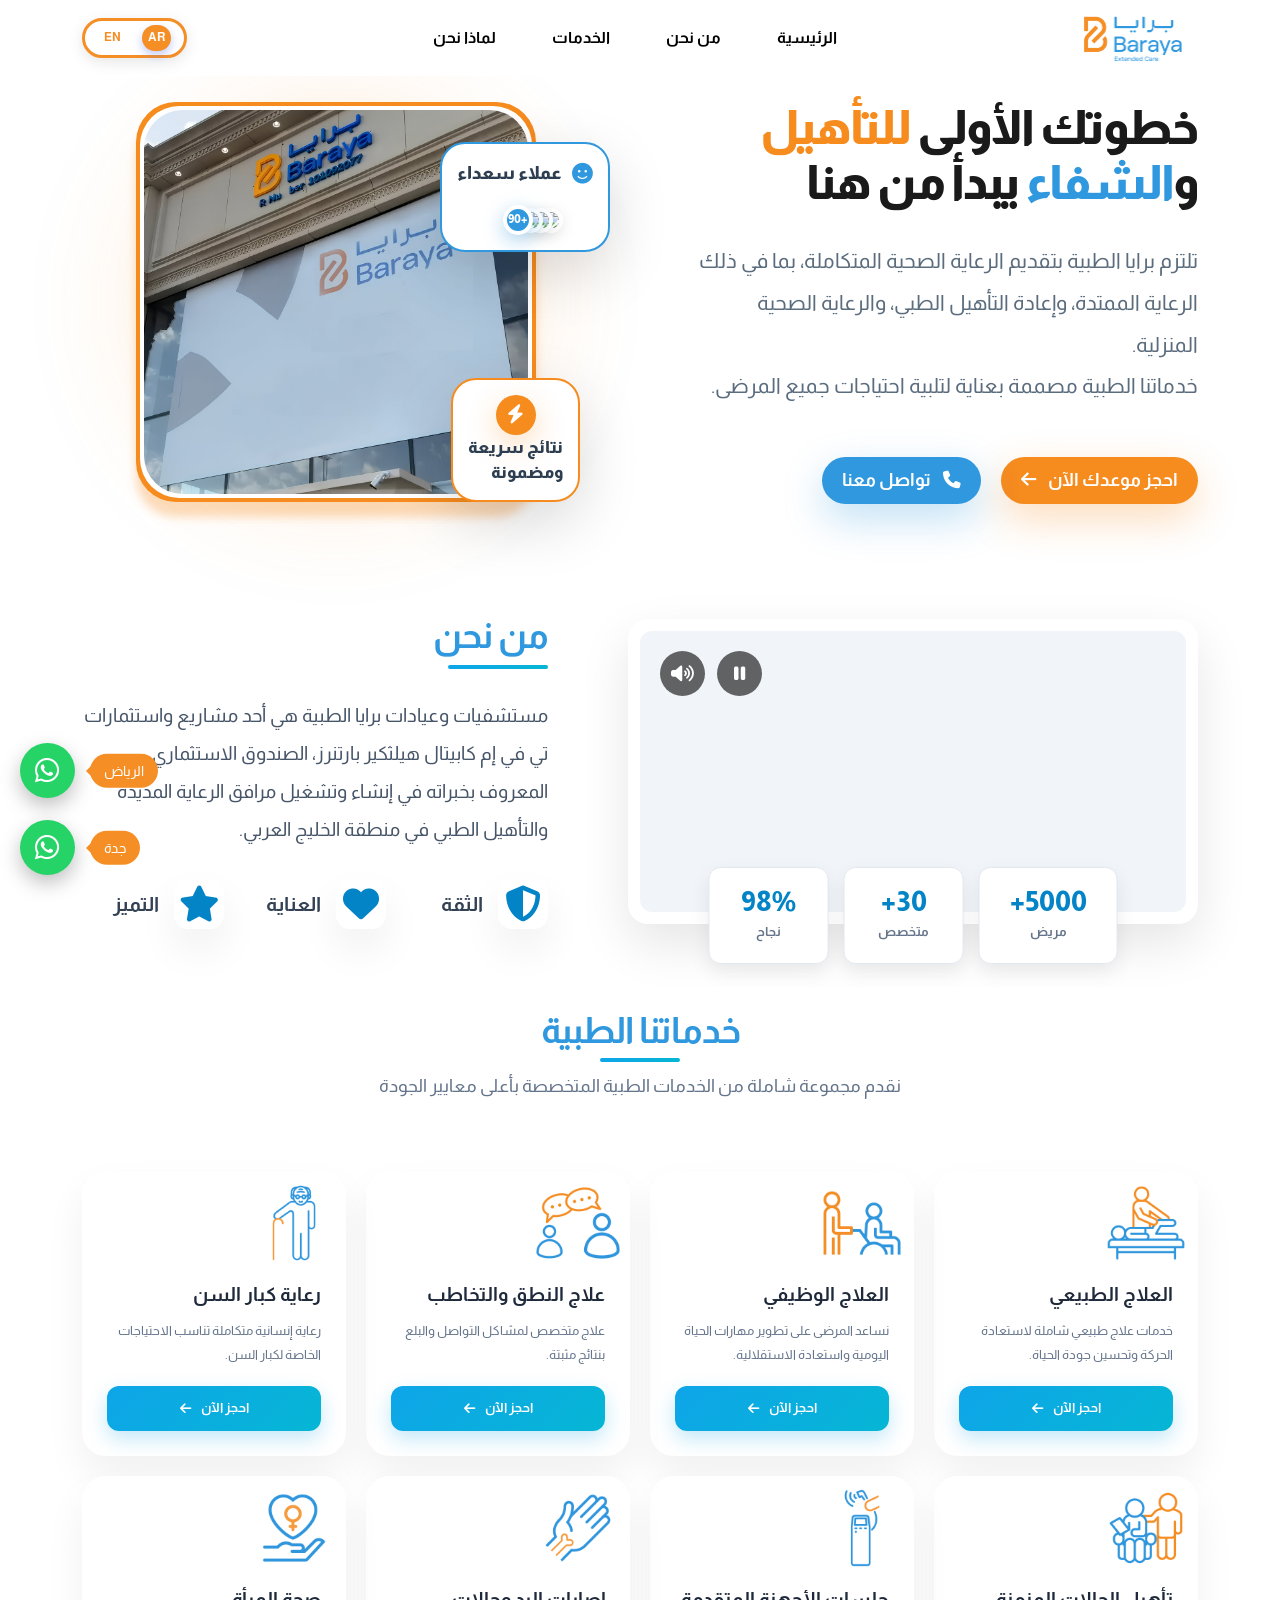
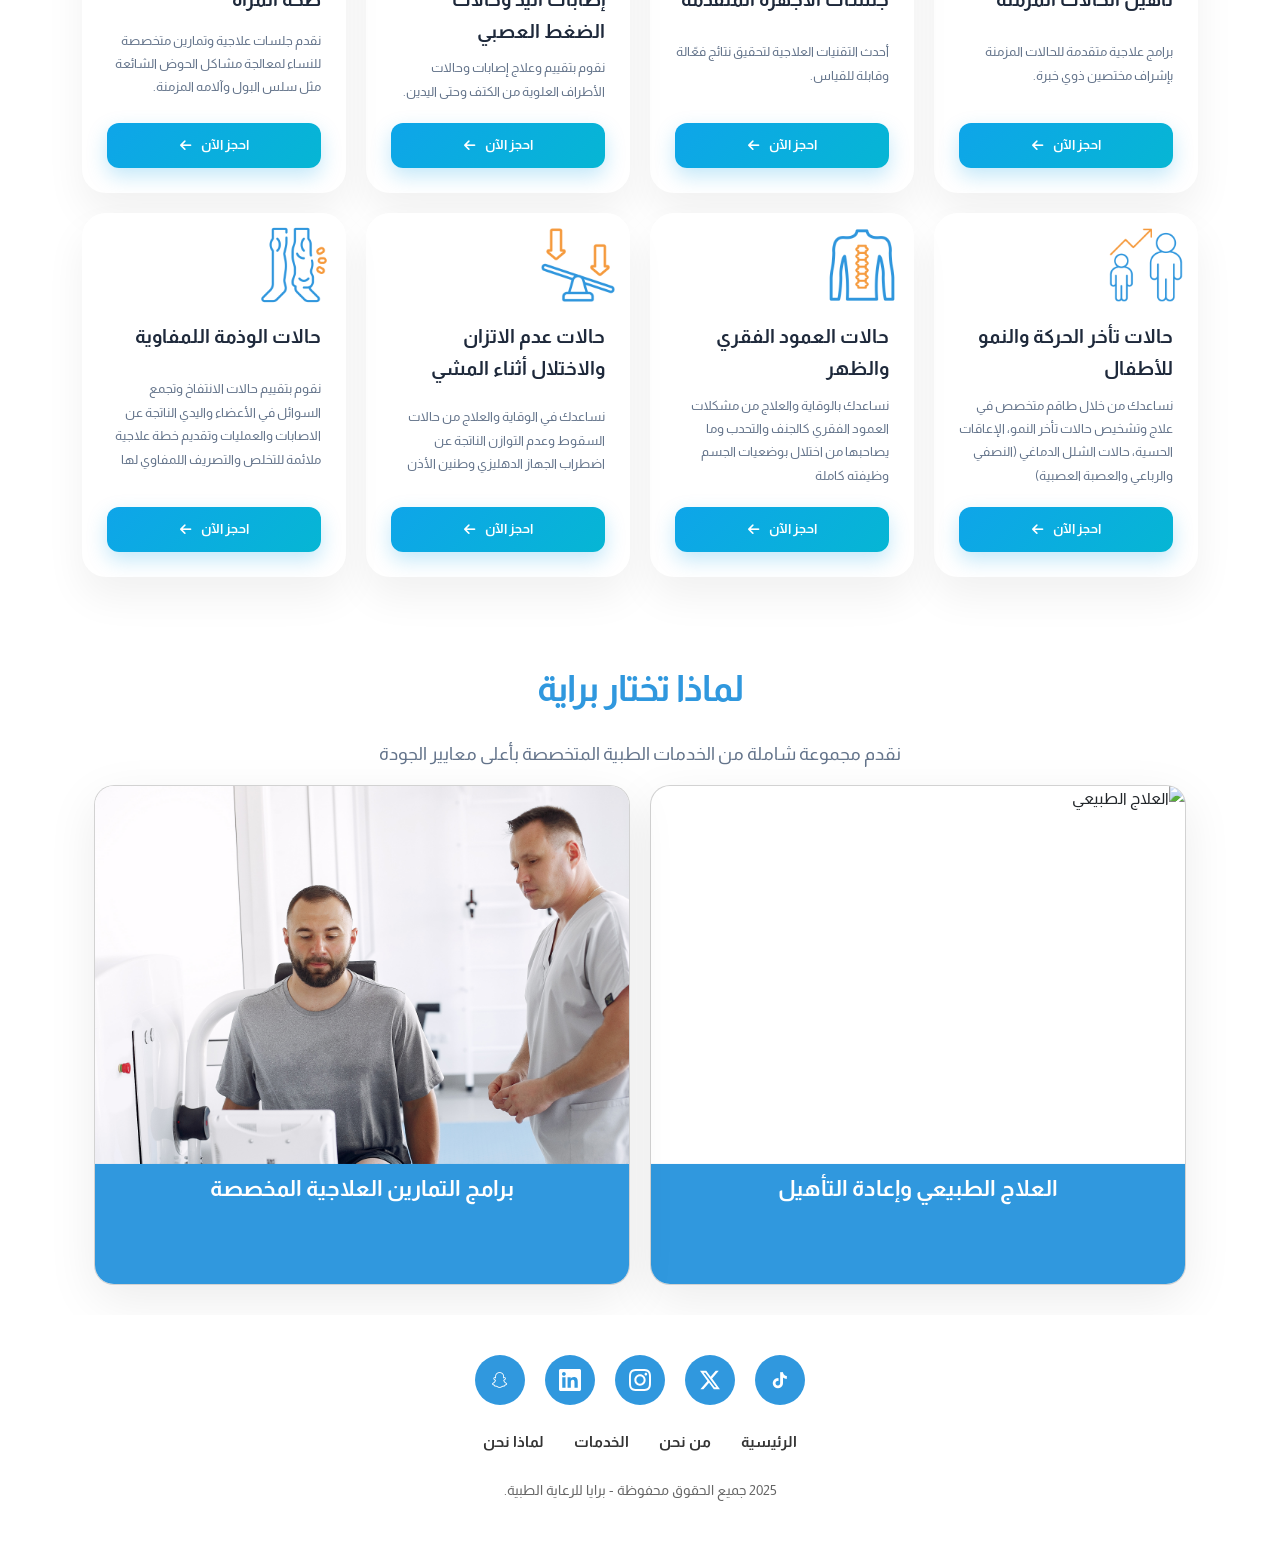
==== commit 1a04cb17: "first commit" ====
--- a/index.html
+++ b/index.html
@@ -78,10 +78,8 @@
                             خدماتنا الطبية مصممة بعناية لتلبية احتياجات جميع المرضى.
                         </p>
 
-                        <!-- Stats -->
-
-
-                        <!-- Buttons -->
+
+
                         <div class="cta-buttons">
                             <button class="btn btn-orange" id="openBooking">
                                 <span>احجز موعدك الآن</span>
@@ -96,14 +94,8 @@
                     </div>
 
 
-                    <!-- Hero Image -->
                     <div class="hero-image">
                         <div class="image-wrapper">
-                            <!-- Decorative Circles -->
-                            <div class="deco-circle deco-orange"></div>
-                            <div class="deco-circle deco-blue"></div>
-
-                            <!-- Main Image -->
                             <div class="main-image-container">
                                 <div class="glow-orange"></div>
                                 <div class="image-border">
@@ -115,7 +107,6 @@
                                 </div>
                             </div>
 
-                            <!-- Floating Cards -->
                             <div class="floating-card card-customers">
                                 <div class="card-title">
                                     <i class="fas fa-smile"></i>
@@ -421,86 +412,47 @@
             <div class="container">
                 <h2 class="section-title_main">لماذا تختار براية</h2>
                 <p>نقدم مجموعة شاملة من الخدمات الطبية المتخصصة بأعلى معايير الجودة</p>
-                <div class="content-wrapper">
-                    <!-- Feature Card 1 -->
-                    <div class="feature-card">
-                        <div>
-                            <div class="icon-circle">
-                                <i class="fa-solid fa-stethoscope"></i>
-                                <h3 class="feature-title">تشخيص دقيق</h3>
-                            </div>
-                            <p class="feature-text">
-                                نحدد السبب الجذري للحالة قبل البدء في خطة العلاج.
-                            </p>
-                        </div>
-                        <a href="#" class="btn-book">احجز الآن</a>
-                    </div>
-
-                    <!-- Device Image 1 -->
-                    <div class="device-image">
-                        <img src="./assets/img/Scr.png" alt="جهاز طبي" onerror="this.style.display='none'">
-                    </div>
-
-                    <!-- Device Image 2 -->
-                    <div class="device-image">
-                        <img src="./assets/img/Screenshot 2025-12-13 131904.png" alt="معدات متقدمة"
-                            onerror="this.style.display='none'">
-                    </div>
-
-                    <!-- Feature Card 2 -->
-                    <div class="feature-card">
-                        <div>
-                            <div class="icon-circle">
-                                <i class="fas fa-microscope"></i>
-                                <h3 class="feature-title">نتائج مثبتة وقابلة للقياس</h3>
-                            </div>
-                            <p class="feature-text">
-                                أجهزة متطورة وفريق متخصص ذو خبرة.
-                            </p>
-                        </div>
-                        <a href="#" class="btn-book">احجز جلسة جهاز</a>
+                <div class="container">
+                    <div class="main_card_container">
+                        <div class="card">
+                            <img src="https://images.unsplash.com/photo-1576091160399-112ba8d25d1d?w=600&h=800&fit=crop"
+                                alt="العلاج الطبيعي" class="card-image">
+                            <div class="card-overlay">
+                                <div class="card-icon">
+                                    <div class="gear"></div>
+                                </div>
+                                <h3 class="card-title">العلاج الطبيعي وإعادة التأهيل</h3>
+                                <p class="card-description">
+                                    نقدم خدمات علاج طبيعي متكاملة تشمل إعادة التأهيل الحركي، علاج الإصابات الرياضية،
+                                    والعلاج بالتمارين العلاجية. فريقنا المتخصص يستخدم أحدث التقنيات لضمان تعافيك السريع
+                                    واستعادة قدرتك الحركية بشكل كامل.
+                                </p>
+                                <button class="card-btn btn-book">احجز الآن</button>
+
+                            </div>
+                        </div>
+
+                        <div class="card">
+                            <img src="./assets/img/docto.jpg" alt="العلاج الطبيعي" class="card-image">
+                            <div class="card-overlay">
+                                <div class="card-icon">
+                                    <div class="gear"></div>
+                                </div>
+                                <h3 class="card-title">برامج التمارين العلاجية المخصصة</h3>
+                                <p class="card-description">
+                                    نصمم برامج تمارين علاجية مخصصة لكل حالة تستهدف تقوية العضلات، زيادة المرونة،
+                                    وتحسين التوازن والتناسق الحركي. البرامج تتناسب مع جميع الأعمار وتساعد في
+                                    الوقاية من الإصابات المستقبلية.
+                                </p>
+                                <button class="card-btn btn-book">احجز الآن</button>
+                            </div>
+                        </div>
                     </div>
                 </div>
             </div>
         </section>
 
-        <div class="container">
-            <div class="main_card_container">
-                <div class="card">
-                    <img src="https://images.unsplash.com/photo-1576091160399-112ba8d25d1d?w=600&h=800&fit=crop"
-                        alt="العلاج الطبيعي" class="card-image">
-                    <div class="card-overlay">
-                        <div class="card-icon">
-                            <div class="gear"></div>
-                        </div>
-                        <h3 class="card-title">العلاج الطبيعي وإعادة التأهيل</h3>
-                        <p class="card-description">
-                            نقدم خدمات علاج طبيعي متكاملة تشمل إعادة التأهيل الحركي، علاج الإصابات الرياضية،
-                            والعلاج بالتمارين العلاجية. فريقنا المتخصص يستخدم أحدث التقنيات لضمان تعافيك السريع
-                            واستعادة قدرتك الحركية بشكل كامل.
-                        </p>
-                        <button class="card-btn btn-book">احجز الآن</button>
-
-                    </div>
-                </div>
-
-                <div class="card">
-                    <img src="./assets/img/docto.jpg" alt="العلاج الطبيعي" class="card-image">
-                    <div class="card-overlay">
-                        <div class="card-icon">
-                            <div class="gear"></div>
-                        </div>
-                        <h3 class="card-title">برامج التمارين العلاجية المخصصة</h3>
-                        <p class="card-description">
-                            نصمم برامج تمارين علاجية مخصصة لكل حالة تستهدف تقوية العضلات، زيادة المرونة،
-                            وتحسين التوازن والتناسق الحركي. البرامج تتناسب مع جميع الأعمار وتساعد في
-                            الوقاية من الإصابات المستقبلية.
-                        </p>
-                        <button class="card-btn btn-book">احجز الآن</button>
-                    </div>
-                </div>
-            </div>
-        </div>
+
     </main>
 
     <footer>
--- a/assets/css/style_tow.css
+++ b/assets/css/style_tow.css
@@ -603,7 +603,7 @@
 
 .hero .card-rating {
     bottom: 0px;
-    left: 10px;
+    right: 10px;
     border: 2px solid #f68b1e;
     animation: floatCard2 4s ease-in-out infinite;
 }
@@ -692,8 +692,8 @@
     }
 
     .hero .main-image-container {
-        width: 450px;
-        height: 450px;
+        width: 350px;
+        height: 310px;
     }
 }
 
@@ -717,8 +717,8 @@
     }
 
     .hero .main-image-container {
-        width: 350px;
-        height: 350px;
+        width: 300px;
+        height: 310px;
     }
 
     .hero .floating-card {
@@ -727,10 +727,12 @@
 
     .hero .card-customers {
         right: -10px;
+        top: -50px;
+        padding: 10px;
     }
 
     .hero .card-rating {
-        left: -20px;
+        right: -20px;
     }
 
     .hero .deco-orange {
@@ -2225,7 +2227,7 @@
 
     .info-cards {
         position: relative;
-        bottom: 0;
+        bottom: 89px;
         left: 0;
         transform: none;
         margin-top: 50px;
@@ -2234,9 +2236,7 @@
 }
 
 @media (max-width: 768px) {
-    .who-we-are-section {
-        padding: 0px 20px;
-    }
+    .who-we-are-section {}
 
     .value-item {
         justify-content: center;
@@ -2259,46 +2259,46 @@
         line-height: 1.8;
     }
 
-    .main_item {
-        grid-template-columns: 1fr;
-        gap: 15px;
-    }
 
     .value-item {
-        padding: 35px 25px;
-    }
-
+        padding: 0px 0px;
+    }
+
+
+    .info-card {
+        width: 100%;
+    }
+}
+
+@media (max-width: 480px) {
+    .section-title {
+        font-size: 32px;
+    }
+
+    .description-text {
+        font-size: 16px;
+    }
+
+    .value-icon {
+        width: 20px;
+        height: 20px;
+    }
+
+    .value-icon i {
+        font-size: 32px;
+    }
+
+    .value-text {
+        font-size: 18px;
+    }
+}
+
+@media(max-width:390px) {
     .info-cards {
         flex-direction: column;
         width: 100%;
     }
 
-    .info-card {
-        width: 100%;
-    }
-}
-
-@media (max-width: 480px) {
-    .section-title {
-        font-size: 32px;
-    }
-
-    .description-text {
-        font-size: 16px;
-    }
-
-    .value-icon {
-        width: 70px;
-        height: 70px;
-    }
-
-    .value-icon i {
-        font-size: 32px;
-    }
-
-    .value-text {
-        font-size: 18px;
-    }
 }
 
 
@@ -2419,6 +2419,33 @@
 
 
 
+.wa-icon::after {
+    content: attr(data-city);
+    position: absolute;
+    left: 70px;
+    top: 50%;
+    transform: translateY(-50%);
+    background: var(--main-color);
+    color: #fff;
+    padding: 6px 14px;
+    border-radius: 20px;
+    font-size: 14px;
+    white-space: nowrap;
+    opacity: 1;
+    pointer-events: none;
+}
+
+.wa-icon::before {
+    content: "";
+    position: absolute;
+    left: 60px;
+    top: 50%;
+    transform: translateY(-50%);
+    border: 6px solid transparent;
+    border-right-color: var(--main-color);
+    opacity: 1;
+}
+
 .video-box video {
     width: 100%;
     height: 100% !important;
@@ -2558,6 +2585,17 @@
     display: grid;
     grid-template-columns: repeat(2, 1fr);
     gap: 20px;
+}
+
+@media(max-width:991px) {
+    .main_card_container {
+        grid-template-columns: repeat(1, 1fr);
+
+    }
+
+    .footer-links {
+        gap: 10px;
+    }
 }
 
 .main_card_container .card {
@@ -2623,7 +2661,7 @@
 }
 
 .main_card_container .card-description {
-    color: rgba(255, 255, 255, 0.9);
+    color: rgba(255, 255, 255, 0.9) !important;
     font-size: 16px;
     text-align: center;
     line-height: 1.8;
@@ -2669,10 +2707,36 @@
 }
 
 .main_card_container .card-icon svg {
-    filter: drop-shadow(0 2px 4px rgba(0,0,0,0.2));
+    filter: drop-shadow(0 2px 4px rgba(0, 0, 0, 0.2));
     transition: transform 0.3s ease;
 }
 
 .main_card_container .card:hover .card-icon svg {
     transform: scale(1.1);
+}
+
+
+
+@media (max-width: 768px) {
+    .main_about {
+        flex-direction: column;
+    }
+
+    .values-container_main {
+        order: 1;
+        text-align: center;
+    }
+
+    .video-container {
+        order: 2;
+    }
+
+    .section-title::after {
+        bottom: -10px;
+        right: -45%;
+    }
+
+    .who-we-are-section {
+        padding: 0;
+    }
 }
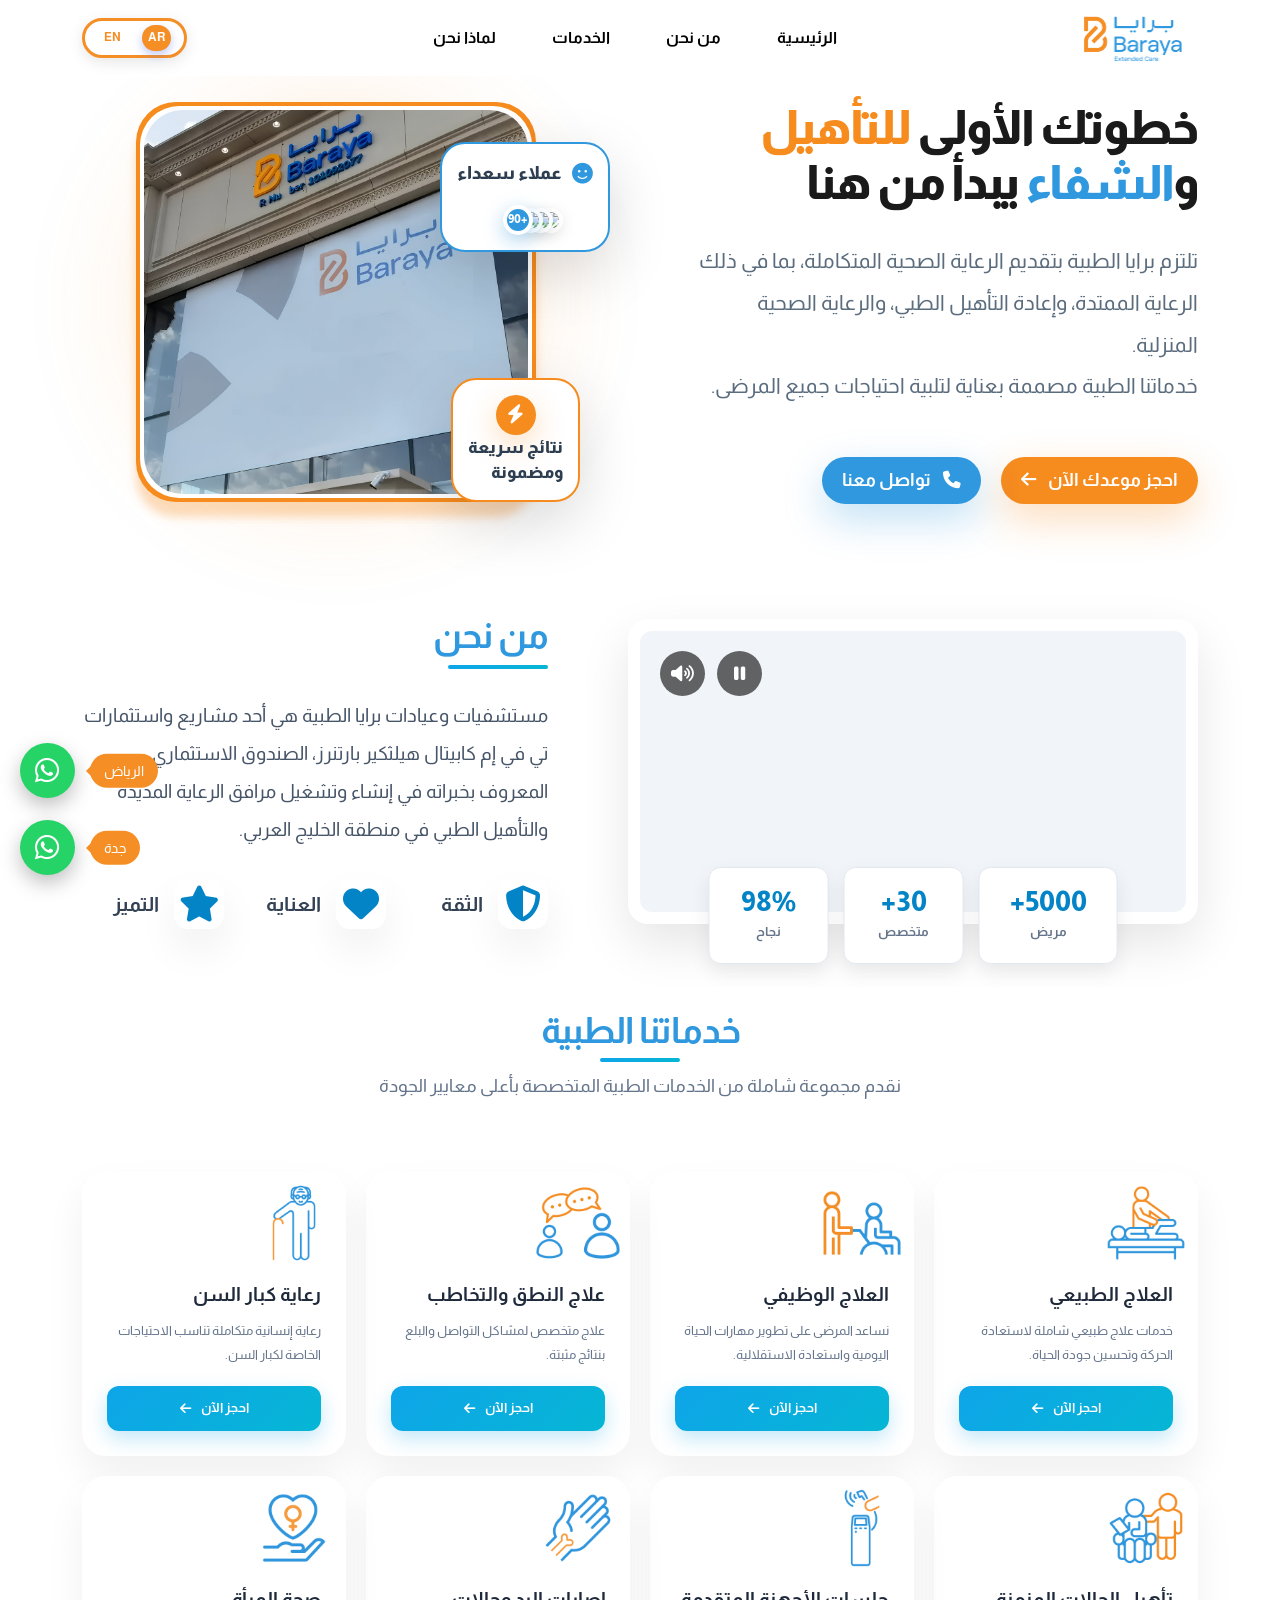
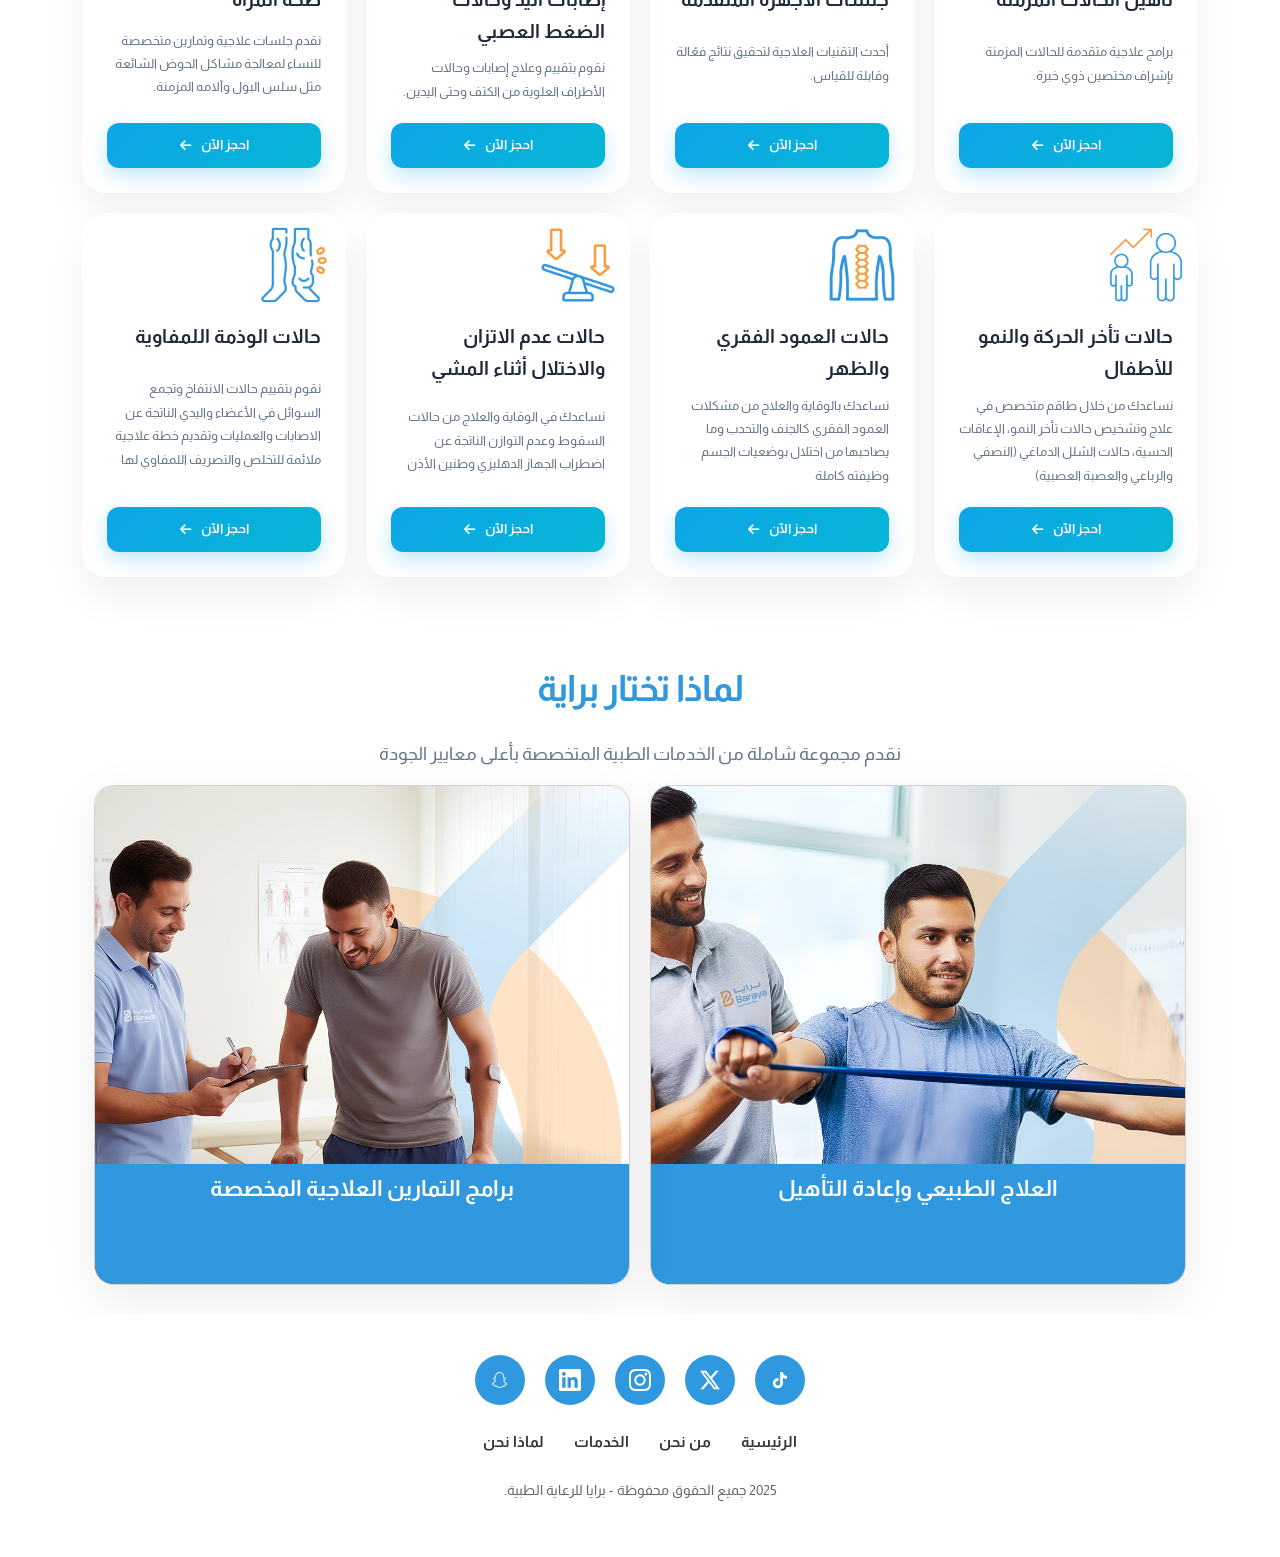
==== commit f728b234: "first commit" ====
--- a/index.html
+++ b/index.html
@@ -100,11 +100,11 @@
                                 <div class="glow-orange"></div>
                                 <div class="image-border">
                                     <div class="image-inner">
-                                        <img src="./assets/img/main_top.jpg" alt="أخصائي علاج طبيعي"
-                                            class="doctor-image"
-                                            onerror="this.src='https://images.unsplash.com/photo-1622253692010-333f2da6031d?w=600&h=600&fit=crop'">
+                                        <img src="./assets/img/main_top.jpg" alt="أخصائي علاج طبيعي" class="doctor-image">
                                     </div>
                                 </div>
+
+
                             </div>
 
                             <div class="floating-card card-customers">
@@ -408,15 +408,13 @@
         </section>
 
         <section class="main-section" id="why">
-
             <div class="container">
                 <h2 class="section-title_main">لماذا تختار براية</h2>
                 <p>نقدم مجموعة شاملة من الخدمات الطبية المتخصصة بأعلى معايير الجودة</p>
                 <div class="container">
                     <div class="main_card_container">
                         <div class="card">
-                            <img src="https://images.unsplash.com/photo-1576091160399-112ba8d25d1d?w=600&h=800&fit=crop"
-                                alt="العلاج الطبيعي" class="card-image">
+                            <img src="./assets/img/b.jpg" alt="العلاج الطبيعي" class="card-image">
                             <div class="card-overlay">
                                 <div class="card-icon">
                                     <div class="gear"></div>
@@ -433,7 +431,7 @@
                         </div>
 
                         <div class="card">
-                            <img src="./assets/img/docto.jpg" alt="العلاج الطبيعي" class="card-image">
+                            <img src="./assets/img/v.jpg" alt="العلاج الطبيعي" class="card-image">
                             <div class="card-overlay">
                                 <div class="card-icon">
                                     <div class="gear"></div>
@@ -451,8 +449,6 @@
                 </div>
             </div>
         </section>
-
-
     </main>
 
     <footer>
@@ -472,7 +468,7 @@
                 </a>
 
 
-                <a href="#https://www.instagram.com/baraya_care/?hl=ar" title="إنستغرام">
+                <a href="https://www.instagram.com/baraya_care/?hl=ar" title="إنستغرام">
                     <svg width="22" height="22" fill="currentColor" viewBox="0 0 24 24">
                         <path
                             d="M12 0C8.74 0 8.333.015 7.053.072 5.775.132 4.905.333 4.14.63c-.789.306-1.459.717-2.126 1.384S.935 3.35.63 4.14C.333 4.905.131 5.775.072 7.053.012 8.333 0 8.74 0 12s.015 3.667.072 4.947c.06 1.277.261 2.148.558 2.913.306.788.717 1.459 1.384 2.126.667.666 1.336 1.079 2.126 1.384.766.296 1.636.499 2.913.558C8.333 23.988 8.74 24 12 24s3.667-.015 4.947-.072c1.277-.06 2.148-.262 2.913-.558.788-.306 1.459-.718 2.126-1.384.666-.667 1.079-1.335 1.384-2.126.296-.765.499-1.636.558-2.913.06-1.28.072-1.687.072-4.947s-.015-3.667-.072-4.947c-.06-1.277-.262-2.149-.558-2.913-.306-.789-.718-1.459-1.384-2.126C21.319 1.347 20.651.935 19.86.63c-.765-.297-1.636-.499-2.913-.558C15.667.012 15.26 0 12 0zm0 2.16c3.203 0 3.585.016 4.85.071 1.17.055 1.805.249 2.227.415.562.217.96.477 1.382.896.419.42.679.819.896 1.381.164.422.36 1.057.413 2.227.057 1.266.07 1.646.07 4.85s-.015 3.585-.074 4.85c-.061 1.17-.256 1.805-.421 2.227-.224.562-.479.96-.899 1.382-.419.419-.824.679-1.38.896-.42.164-1.065.36-2.235.413-1.274.057-1.649.07-4.859.07-3.211 0-3.586-.015-4.859-.074-1.171-.061-1.816-.256-2.236-.421-.569-.224-.96-.479-1.379-.899-.421-.419-.69-.824-.9-1.38-.165-.42-.359-1.065-.42-2.235-.045-1.26-.061-1.649-.061-4.844 0-3.196.016-3.586.061-4.861.061-1.17.255-1.814.42-2.234.21-.57.479-.96.9-1.381.419-.419.81-.689 1.379-.898.42-.166 1.051-.361 2.221-.421 1.275-.045 1.65-.06 4.859-.06l.045.03zm0 3.678c-3.405 0-6.162 2.76-6.162 6.162 0 3.405 2.76 6.162 6.162 6.162 3.405 0 6.162-2.76 6.162-6.162 0-3.405-2.76-6.162-6.162-6.162zM12 16c-2.21 0-4-1.79-4-4s1.79-4 4-4 4 1.79 4 4-1.79 4-4 4zm7.846-10.405c0 .795-.646 1.44-1.44 1.44-.795 0-1.44-.646-1.44-1.44 0-.794.646-1.439 1.44-1.439.793-.001 1.44.645 1.44 1.439z" />
--- a/assets/css/style_tow.css
+++ b/assets/css/style_tow.css
@@ -2739,4 +2739,5 @@
     .who-we-are-section {
         padding: 0;
     }
-}+}
+
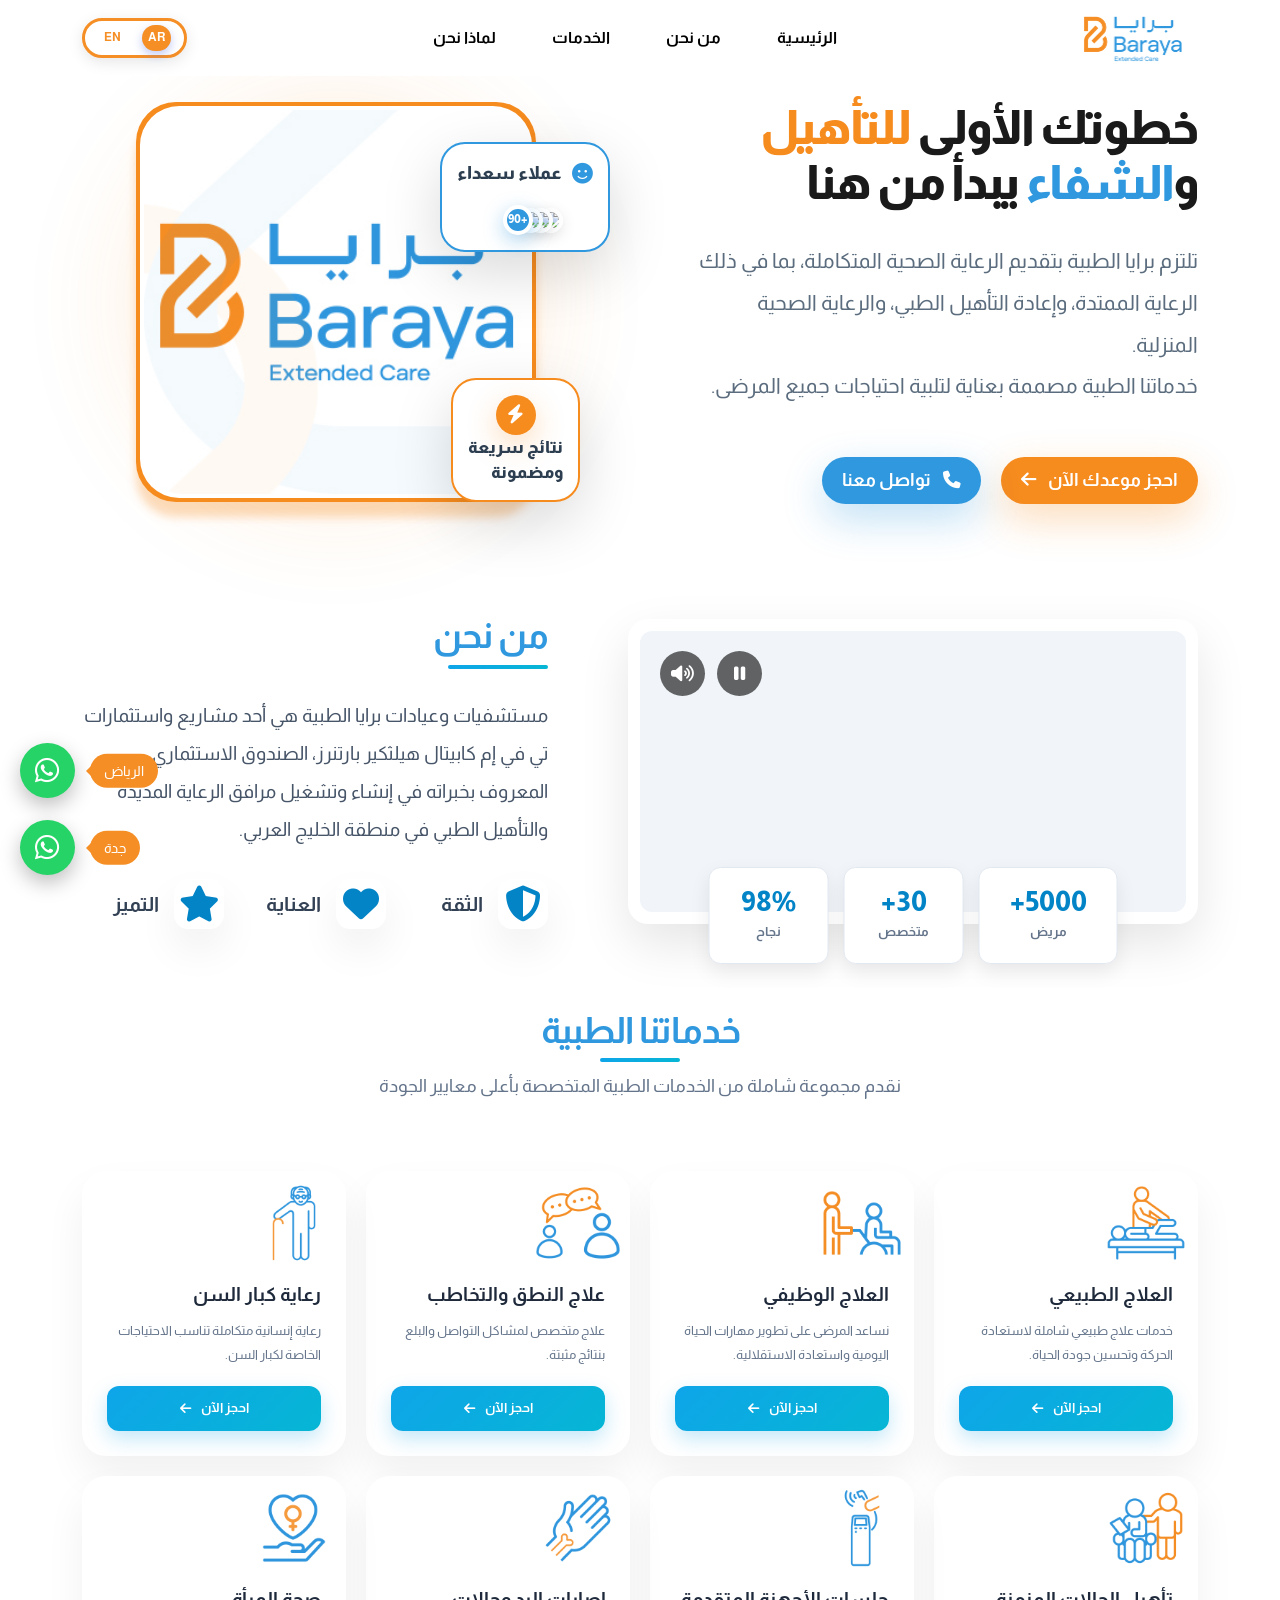
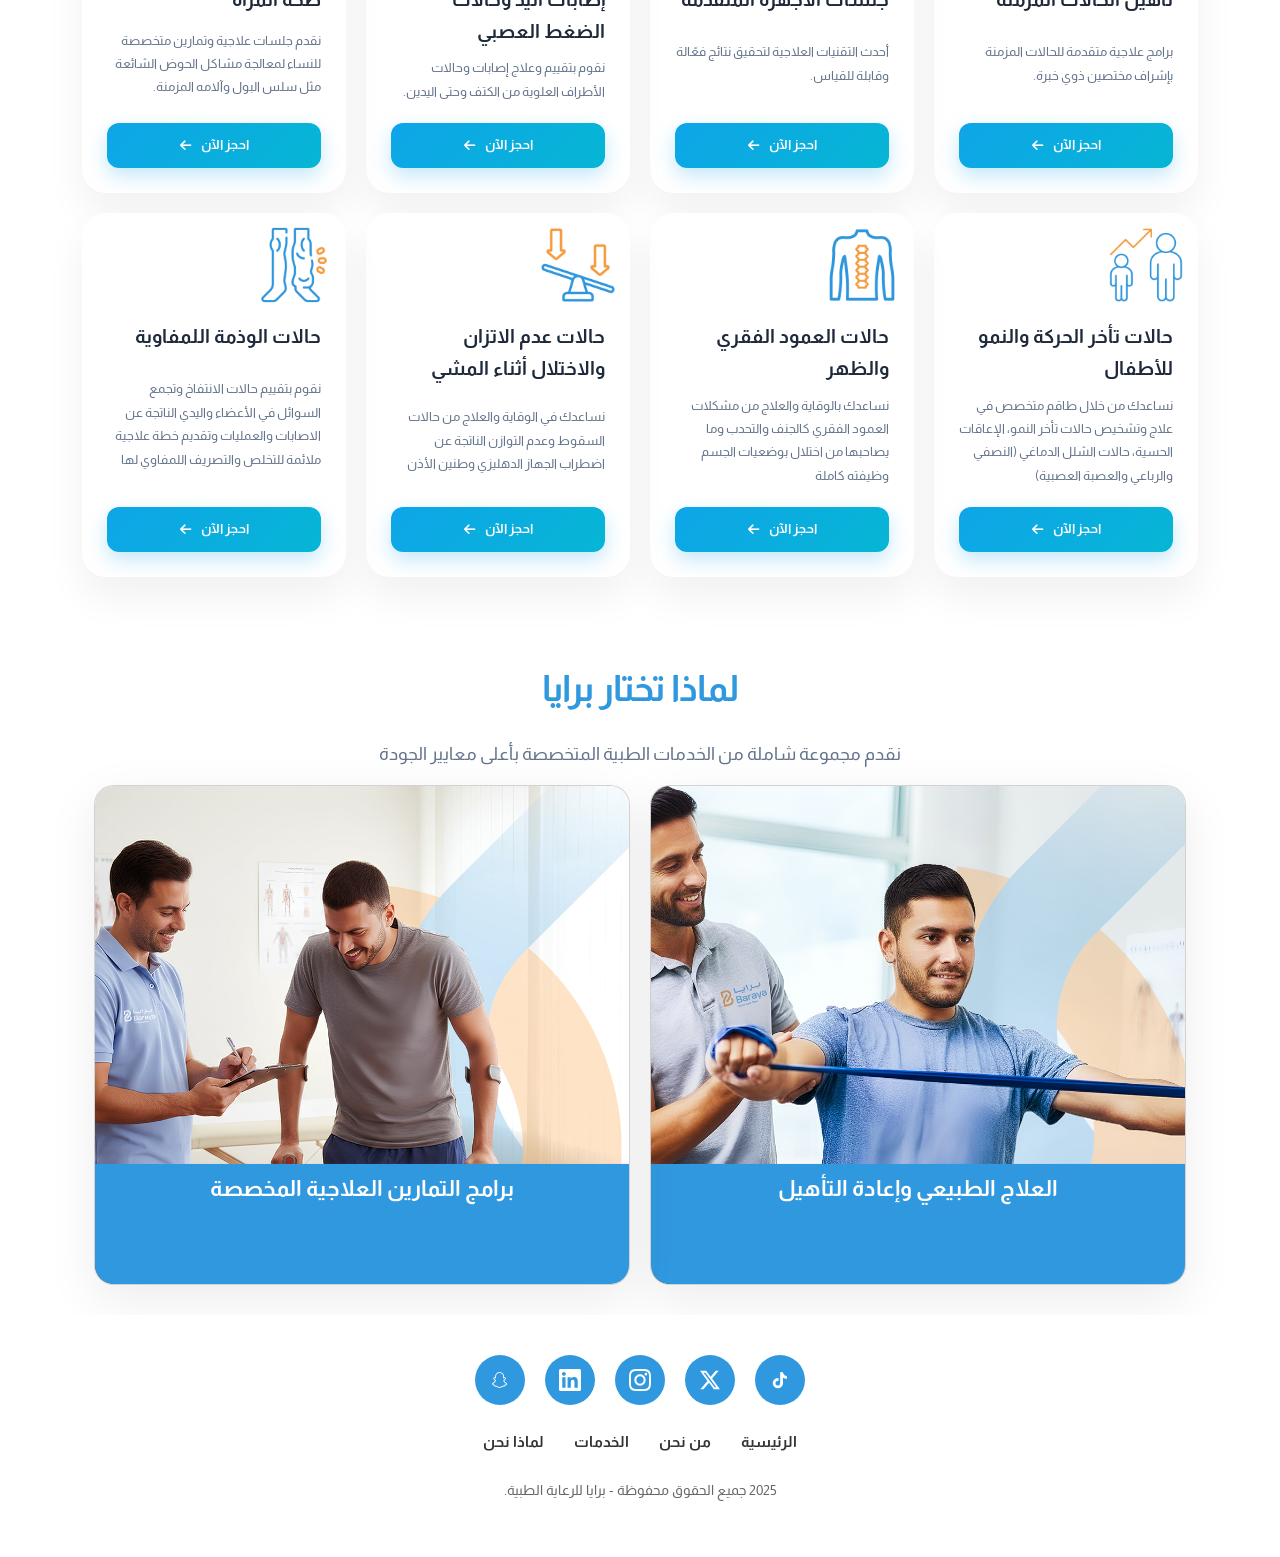
==== commit 332d6975: "first commit" ====
--- a/index.html
+++ b/index.html
@@ -100,7 +100,7 @@
                                 <div class="glow-orange"></div>
                                 <div class="image-border">
                                     <div class="image-inner">
-                                        <img src="./assets/img/main_top.jpg" alt="أخصائي علاج طبيعي" class="doctor-image">
+                                        <img src="./assets/img/Logo...jpg" alt="أخصائي علاج طبيعي" class="doctor-image">
                                     </div>
                                 </div>
 
@@ -409,7 +409,7 @@
 
         <section class="main-section" id="why">
             <div class="container">
-                <h2 class="section-title_main">لماذا تختار براية</h2>
+                <h2 class="section-title_main">لماذا تختار برايا</h2>
                 <p>نقدم مجموعة شاملة من الخدمات الطبية المتخصصة بأعلى معايير الجودة</p>
                 <div class="container">
                     <div class="main_card_container">
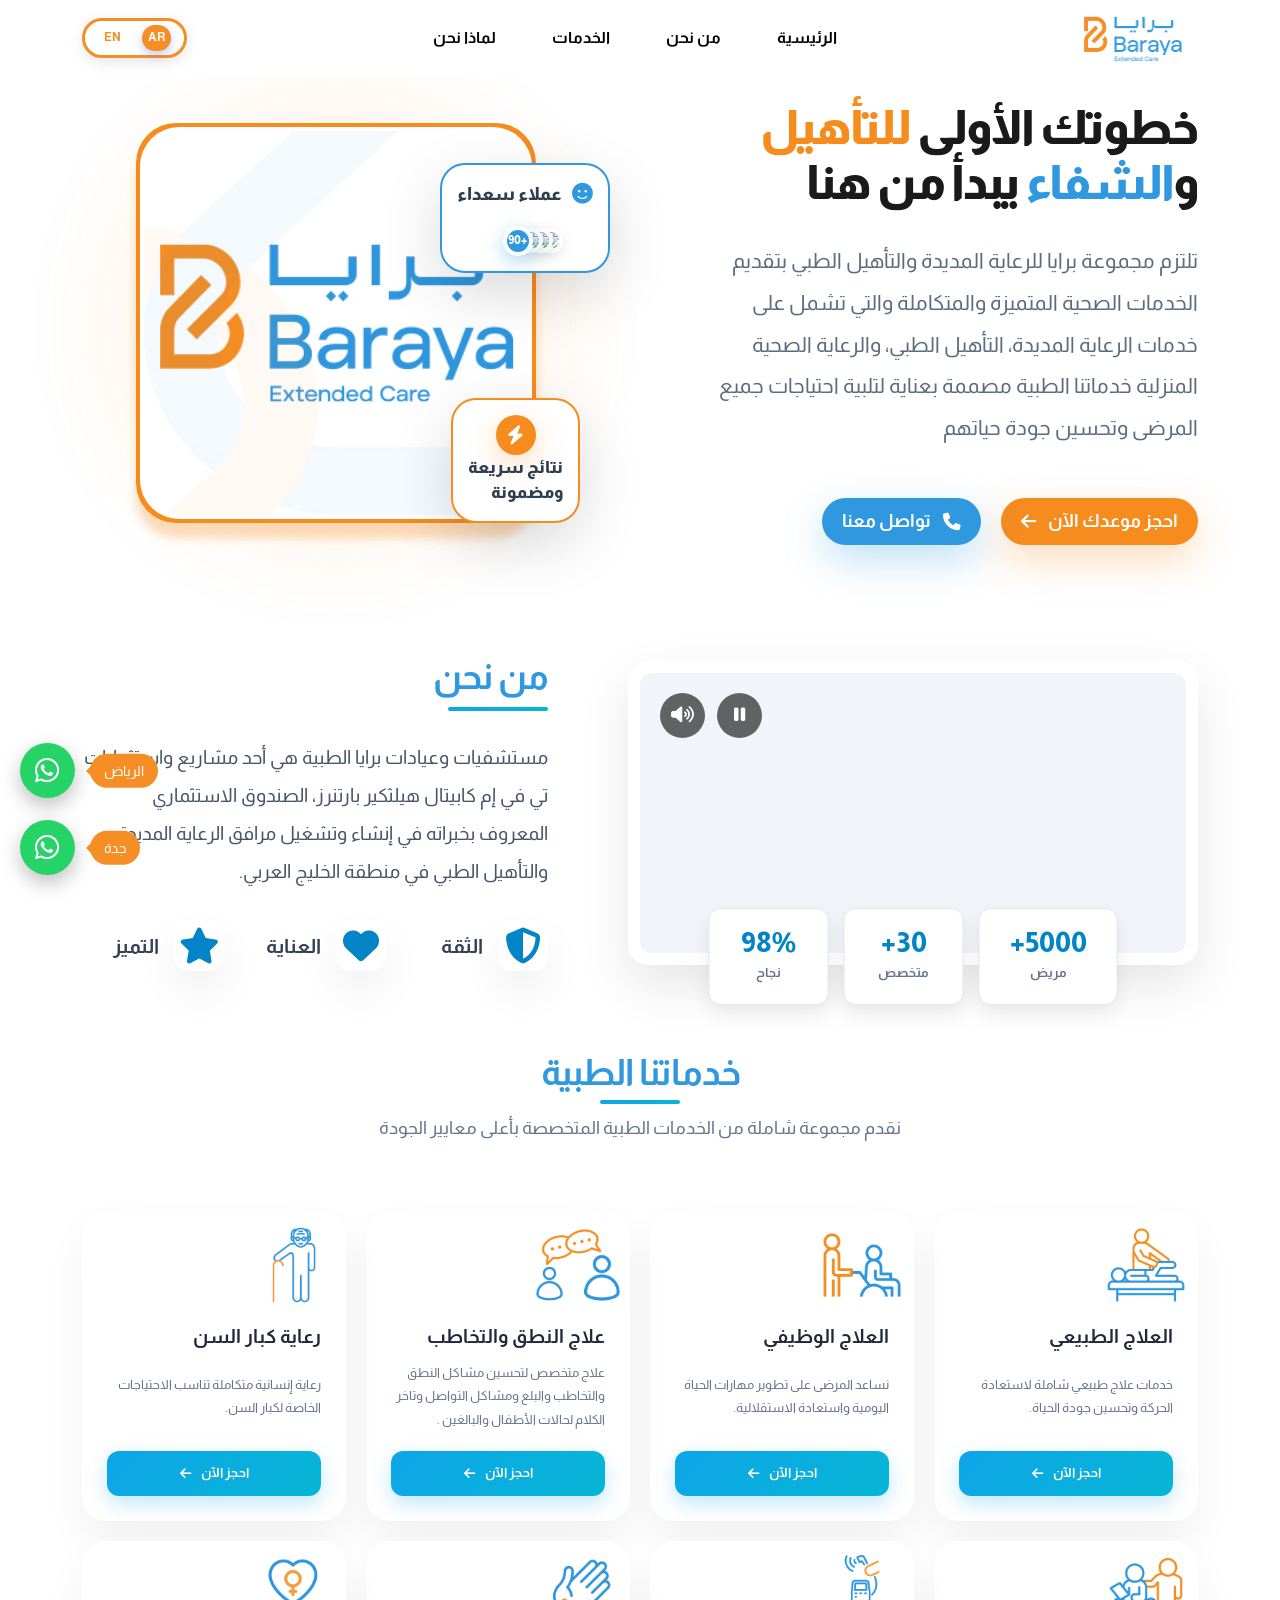
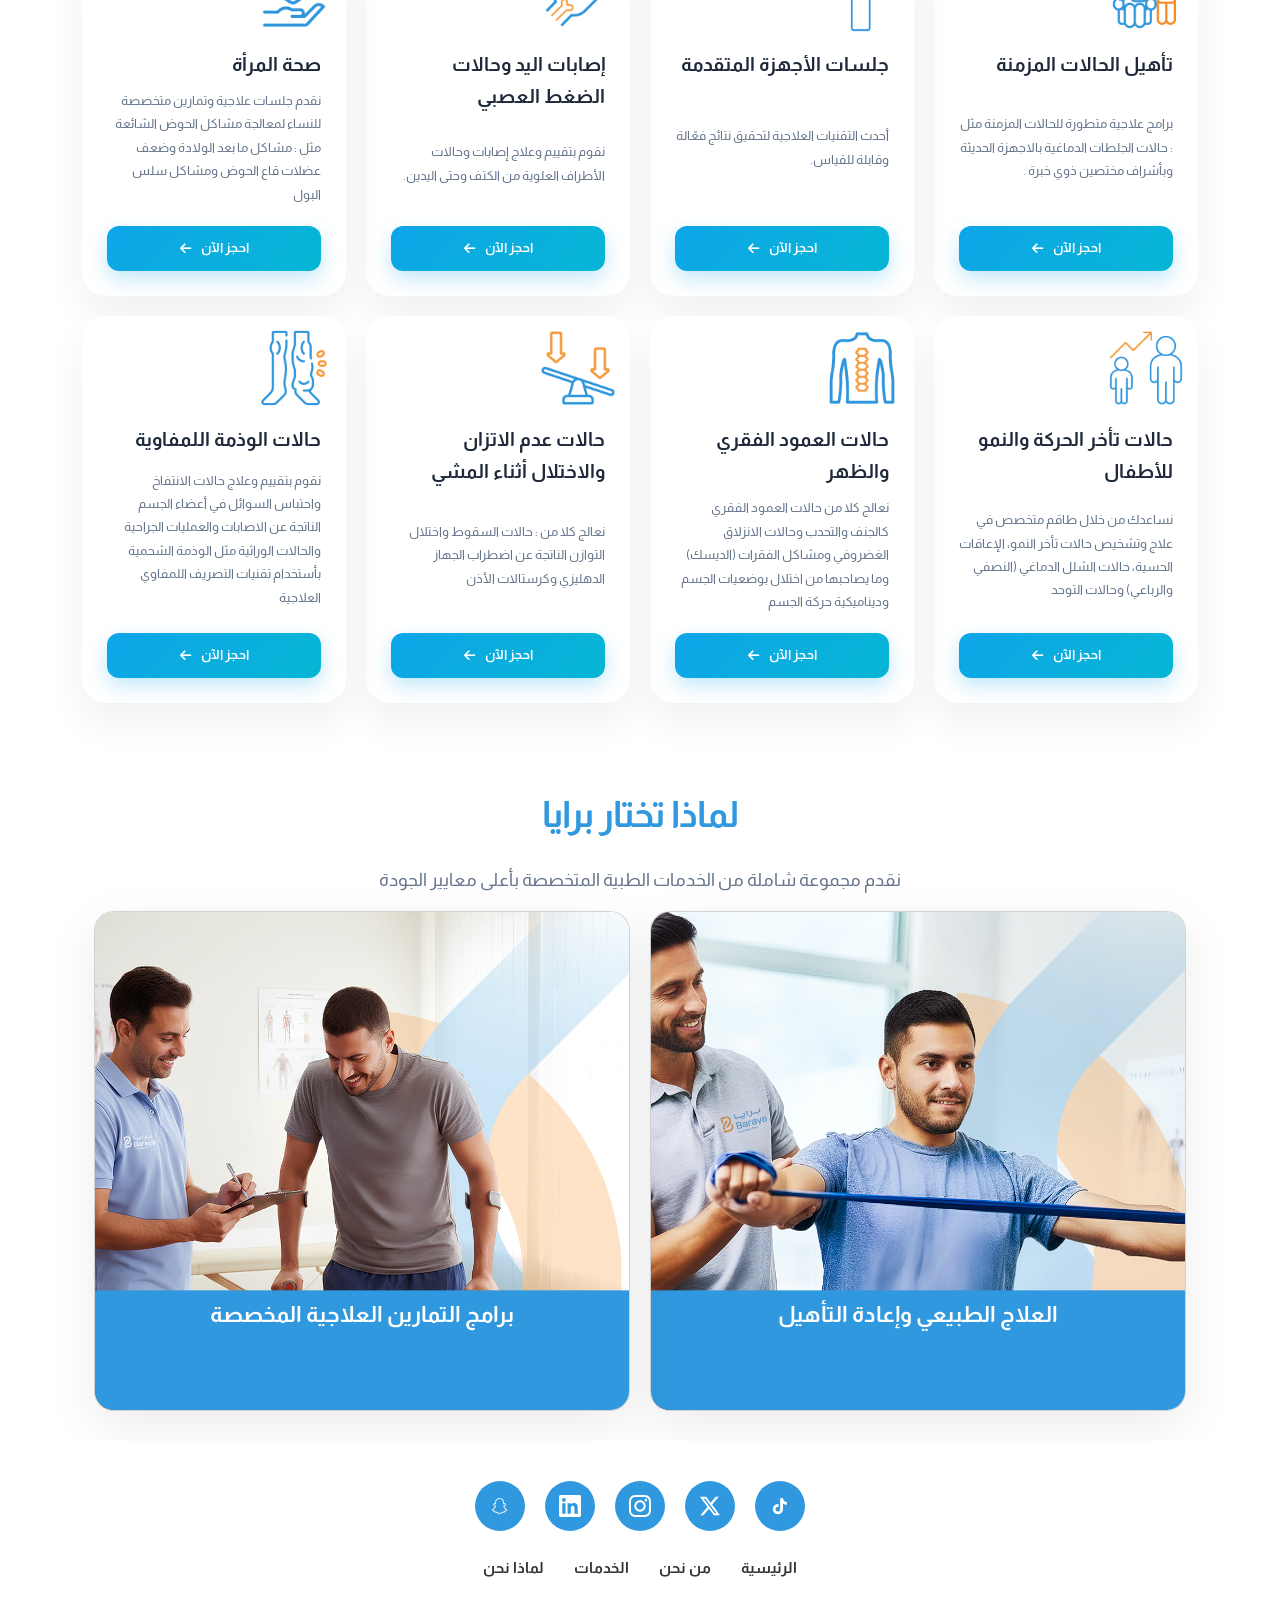
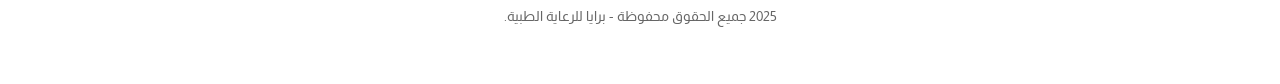
==== commit d3b62ff2: "first commit" ====
--- a/index.html
+++ b/index.html
@@ -72,10 +72,10 @@
                         </h1>
 
                         <p class="hero-description">
-                            تلتزم برايا الطبية بتقديم الرعاية الصحية المتكاملة، بما في ذلك الرعاية الممتدة، وإعادة
-                            التأهيل الطبي، والرعاية الصحية المنزلية.
-                            <br>
-                            خدماتنا الطبية مصممة بعناية لتلبية احتياجات جميع المرضى.
+                            تلتزم مجموعة برايا للرعاية المديدة والتأهيل الطبي بتقديم الخدمات الصحية المتميزة والمتكاملة
+                            والتي تشمل على خدمات الرعاية المديدة، التأهيل الطبي، والرعاية الصحية المنزلية
+                            خدماتنا الطبية مصممة بعناية لتلبية احتياجات جميع المرضى وتحسين جودة حياتهم
+
                         </p>
 
 
@@ -248,7 +248,12 @@
                         </div>
                         <div class="service-content">
                             <h3>علاج النطق والتخاطب</h3>
-                            <p>علاج متخصص لمشاكل التواصل والبلع بنتائج مثبتة.</p>
+                            <p>
+
+                                علاج متخصص لتحسين مشاكل النطق والتخاطب والبلع ومشاكل التواصل وتاخر الكلام لحالات الأطفال
+                                والبالغين .
+
+                            </p>
                             <button class="btn-book">
                                 <span>احجز الآن</span>
                                 <i class="fas fa-arrow-left"></i>
@@ -276,7 +281,11 @@
                         </div>
                         <div class="service-content">
                             <h3>تأهيل الحالات المزمنة</h3>
-                            <p>برامج علاجية متقدمة للحالات المزمنة بإشراف مختصين ذوي خبرة.</p>
+                            <p>
+                                برامج علاجية متطورة للحالات المزمنة مثل : حالات الجلطات الدماغية بالاجهزة الحديثة
+                                وبأشراف مختصين ذوي خبرة .
+
+                            </p>
                             <button class="btn-book">
                                 <span>احجز الآن</span>
                                 <i class="fas fa-arrow-left"></i>
@@ -321,8 +330,9 @@
                         <div class="service-content">
                             <h3>صحة المرأة</h3>
                             <p>
-                                نقدم جلسات علاجية وتمارين متخصصة للنساء لمعالجة مشاكل الحوض الشائعة مثل سلس البول وآلامه
-                                المزمنة.
+                                نقدم جلسات علاجية وتمارين متخصصة للنساء لمعالجة مشاكل الحوض الشائعة مثل : مشاكل ما بعد
+                                الولادة وضعف عضلات قاع الحوض ومشاكل سلس البول
+
                             </p>
 
                             <button class="btn-book">
@@ -340,7 +350,8 @@
                             <h3>حالات تأخر الحركة والنمو للأطفال</h3>
                             <p>
                                 نساعدك من خلال طاقم متخصص في علاج وتشخيص حالات تأخر النمو، الإعاقات الحسية، حالات الشلل
-                                الدماغي (النصفي والرباعي والعصبة العصبية)
+                                الدماغي (النصفي والرباعي) وحالات التوحد
+
                             </p>
 
                             <button class="btn-book">
@@ -357,8 +368,9 @@
                         <div class="service-content">
                             <h3>حالات العمود الفقري والظهر</h3>
                             <p>
-                                نساعدك بالوقاية والعلاج من مشكلات العمود الفقري كالجنف والتحدب وما يصاحبها من اختلال
-                                بوضعيات الجسم وظيفته كاملة
+                                نعالج كلا من حالات العمود الفقري كالجنف والتحدب وحالات الانزلاق الغضروفي ومشاكل الفقرات
+                                (الديسك) وما يصاحبها من اختلال بوضعيات الجسم وديناميكية حركة الجسم
+
                             </p>
 
                             <button class="btn-book">
@@ -375,16 +387,19 @@
                         <div class="service-content">
                             <h3>حالات عدم الاتزان والاختلال أثناء المشي</h3>
                             <p>
-                                نساعدك في الوقاية والعلاج من حالات السقوط وعدم التوازن الناتجة عن اضطراب الجهاز الدهليزي
-                                وطنين الأذن
-                            </p>
-
-                            <button class="btn-book">
-                                <span>احجز الآن</span>
-                                <i class="fas fa-arrow-left"></i>
-                            </button>
-                        </div>
-                    </div>
+                                نعالج كلا من : حالات السقوط واختلال التوازن الناتجة عن اضطراب الجهاز الدهليزي وكرستالات
+                                الأذن
+
+                            </p>
+
+                            <button class="btn-book">
+                                <span>احجز الآن</span>
+                                <i class="fas fa-arrow-left"></i>
+                            </button>
+                        </div>
+                    </div>
+
+
                     <div class="service-card">
                         <div class="icon-wrapper">
                             <img src="./assets/img/main_14.png" alt="">
@@ -392,8 +407,10 @@
                         <div class="service-content">
                             <h3>حالات الوذمة اللمفاوية</h3>
                             <p>
-                                نقوم بتقييم حالات الانتفاخ وتجمع السوائل في الأعضاء واليدي الناتجة عن الاصابات والعمليات
-                                وتقديم خطة علاجية ملائمة للتخلص والتصريف اللمفاوي لها
+                                نقوم بتقييم وعلاج حالات الانتفاخ واحتباس السوائل في أعضاء الجسم الناتجة عن الاصابات
+                                والعمليات الجراحية والحالات الوراثية مثل الوذمة الشحمية بأستخدام تقنيات التصريف اللمفاوي
+                                العلاجية
+
                             </p>
 
                             <button class="btn-book">
@@ -421,9 +438,11 @@
                                 </div>
                                 <h3 class="card-title">العلاج الطبيعي وإعادة التأهيل</h3>
                                 <p class="card-description">
-                                    نقدم خدمات علاج طبيعي متكاملة تشمل إعادة التأهيل الحركي، علاج الإصابات الرياضية،
-                                    والعلاج بالتمارين العلاجية. فريقنا المتخصص يستخدم أحدث التقنيات لضمان تعافيك السريع
-                                    واستعادة قدرتك الحركية بشكل كامل.
+                                    نقدّم خدمات تأهيل متكاملة تهدف إلى تقليل الألم واستعادة الحركة وتحسين القوة والمرونة
+                                    تشمل خدماتنا إعادة التأهيل الحركي، علاج الإصابات الرياضية، والحالات العضلية والعصبية
+                                    يعتمد فريقنا عالي الخبرة على تقييم دقيق وتقنيات علاجية حديثة لمساعدتك على استعادة
+                                    كفاءة وجودة حياتك اليومية بثقة
+
                                 </p>
                                 <button class="card-btn btn-book">احجز الآن</button>
 
@@ -438,9 +457,11 @@
                                 </div>
                                 <h3 class="card-title">برامج التمارين العلاجية المخصصة</h3>
                                 <p class="card-description">
-                                    نصمم برامج تمارين علاجية مخصصة لكل حالة تستهدف تقوية العضلات، زيادة المرونة،
-                                    وتحسين التوازن والتناسق الحركي. البرامج تتناسب مع جميع الأعمار وتساعد في
-                                    الوقاية من الإصابات المستقبلية.
+                                    برامج علاجية مثبتة علميا ومتخصصة لكل حالة بناءً على التقييم الشامل. نقدمها تحت اشراف
+                                    ايدي أمينة من المتخصصين المميزين .
+                                    تساعد هذه البرامج على تسريع التعافي، دعم نتائج العلاج، والوقاية من تكرار الإصابة
+                                    وتحسين الصحة واللياقة العامة لمختلف الأعمار
+
                                 </p>
                                 <button class="card-btn btn-book">احجز الآن</button>
                             </div>
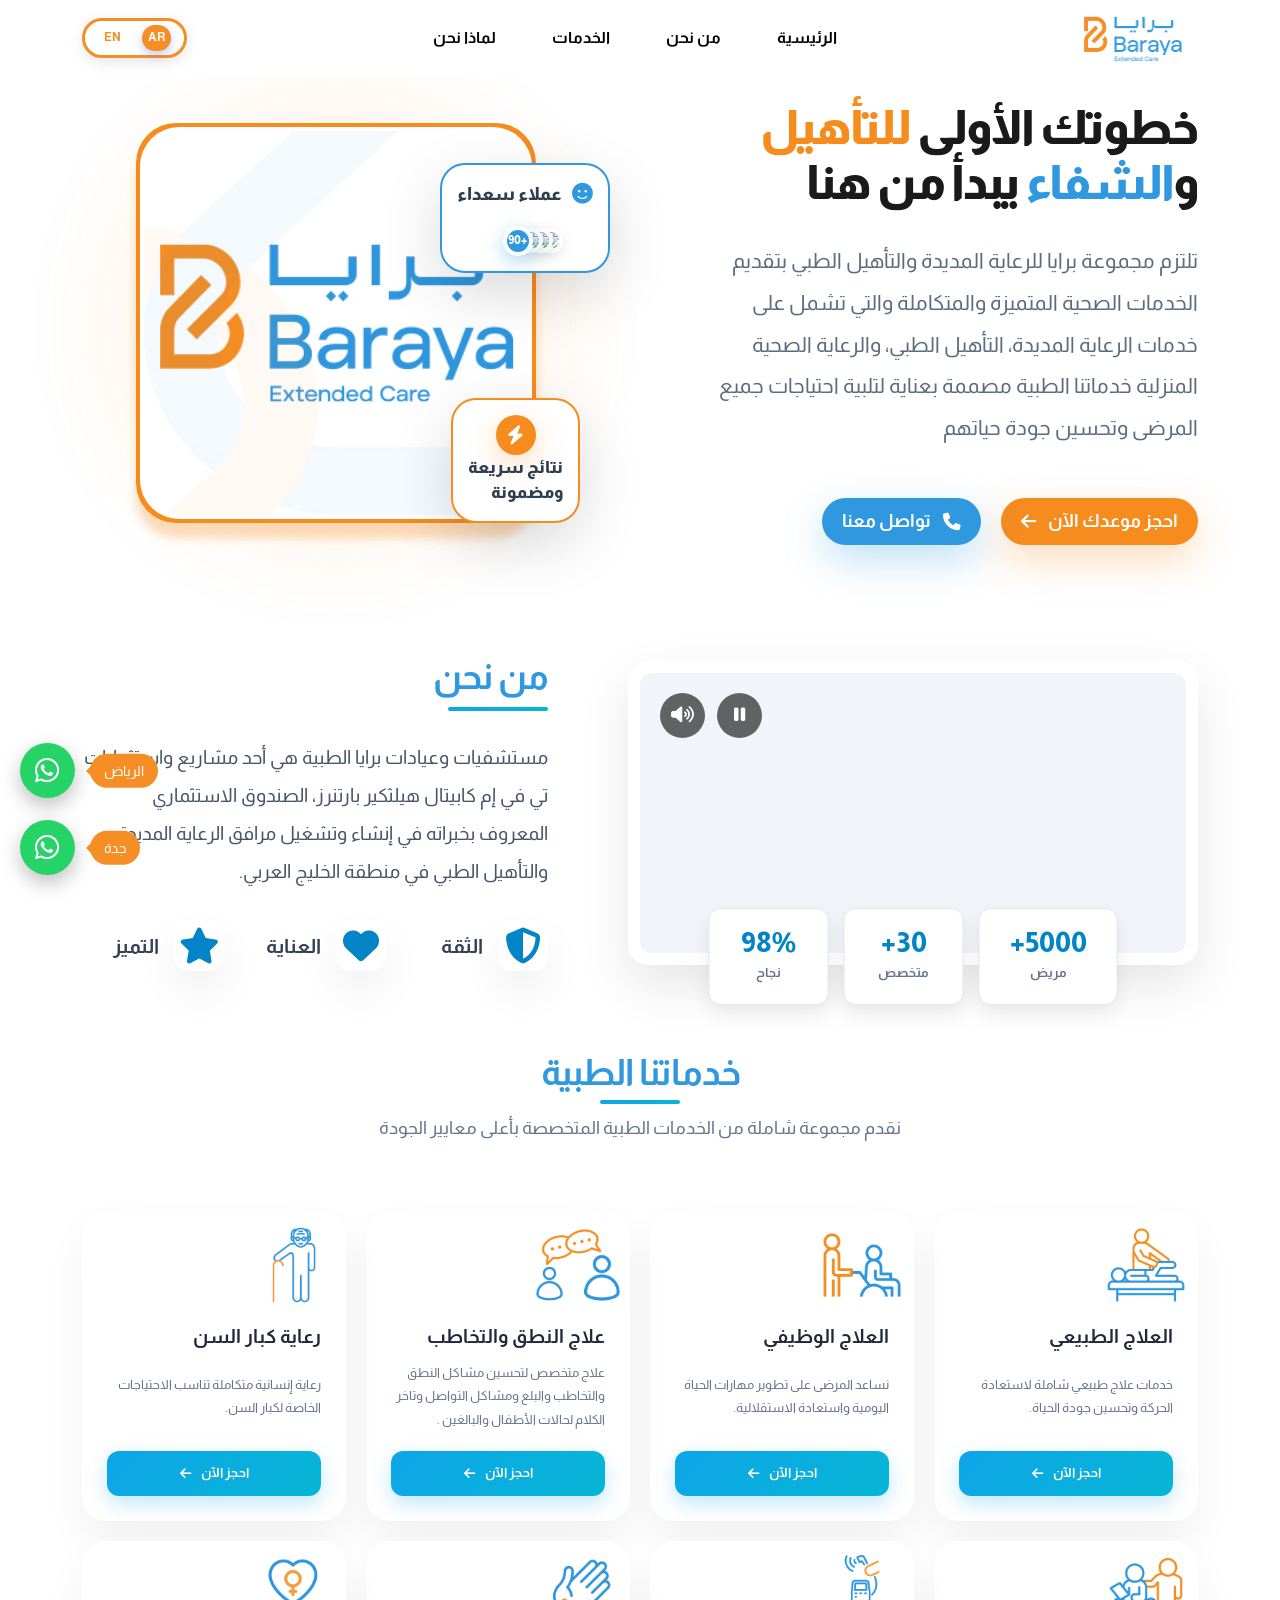
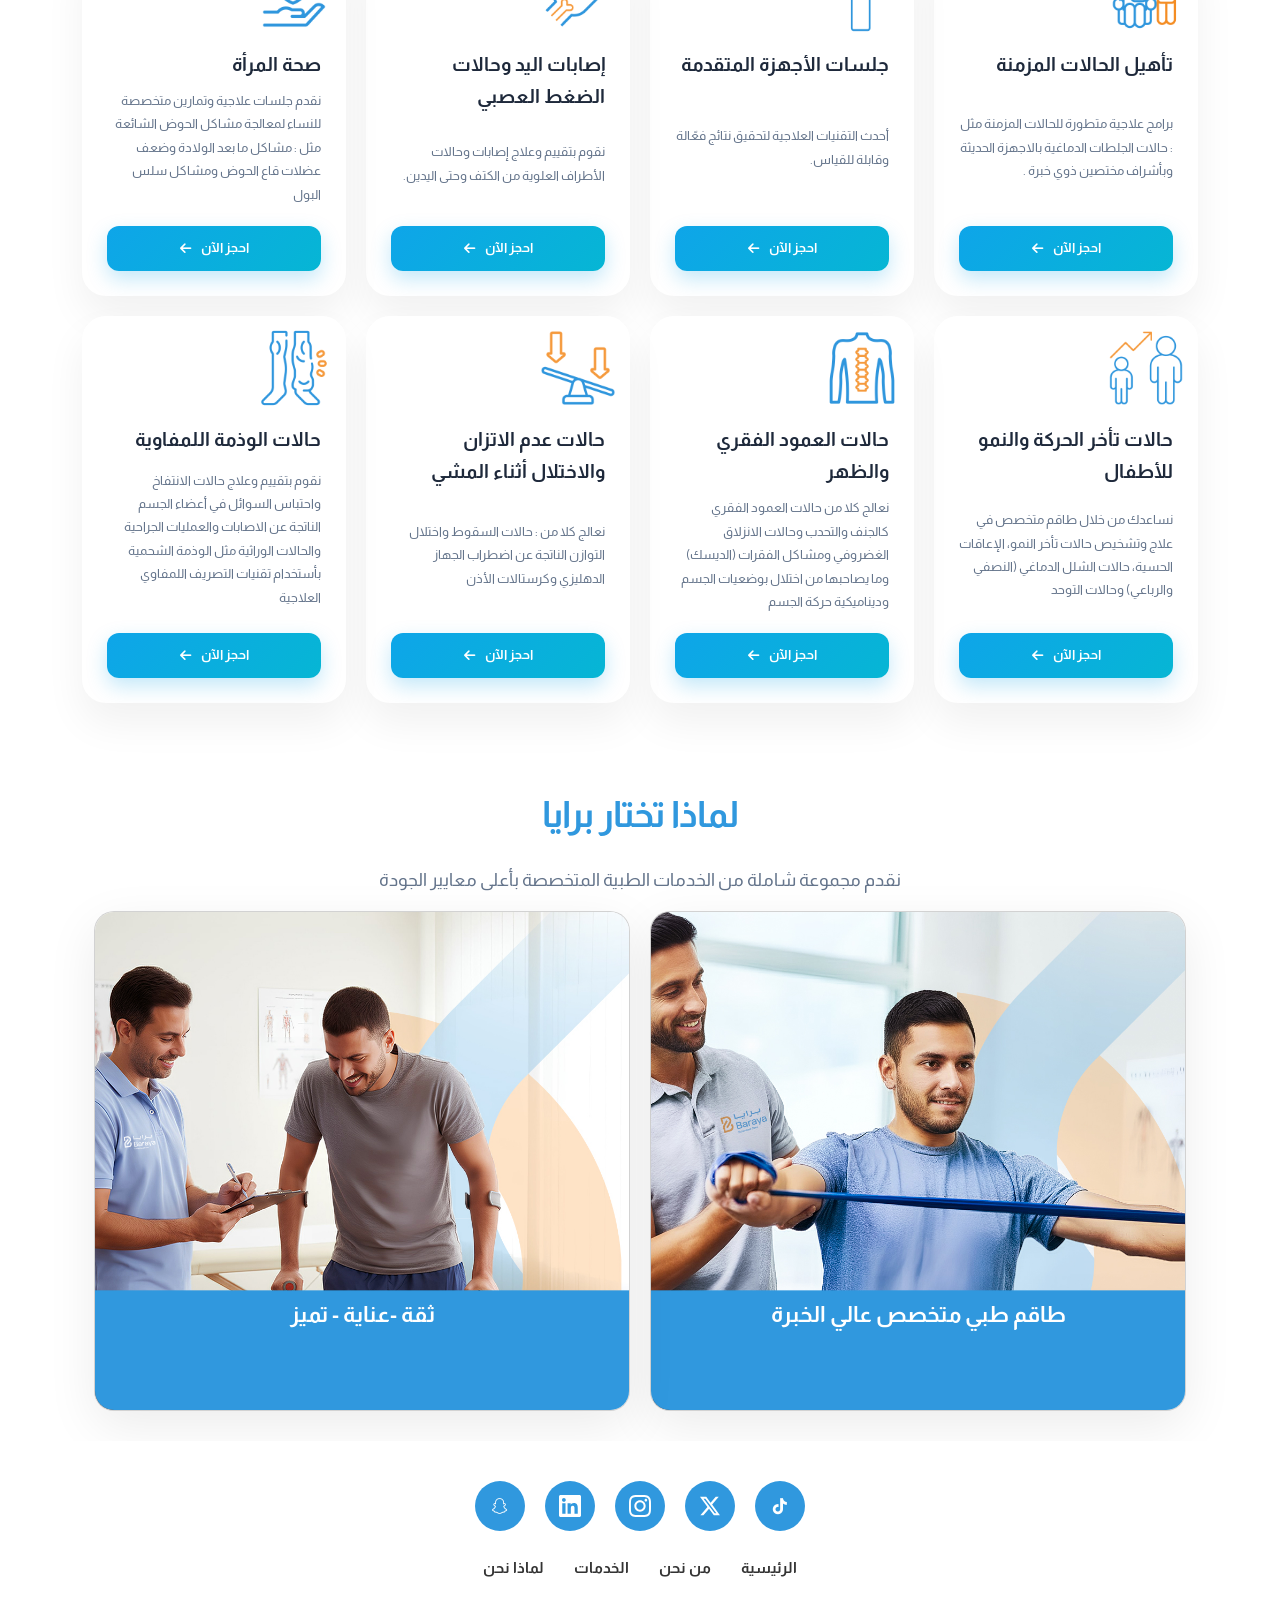
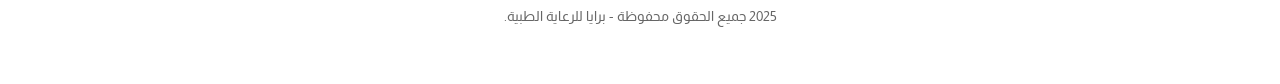
==== commit 066a524e: "first commit" ====
--- a/index.html
+++ b/index.html
@@ -139,7 +139,7 @@
                         <div class="video-wrapper">
                             <div class="image-box">
                                 <video id="myVideo" width="100%" autoplay loop playsinline>
-                                    <source src="./assets/img/vaidou (1).mp4" type="video/mp4">
+                                    <source src="./assets/img/axxs.mp4" type="video/mp4">
                                     متصفحك لا يدعم الفيديو.
                                 </video>
 
@@ -436,7 +436,7 @@
                                 <div class="card-icon">
                                     <div class="gear"></div>
                                 </div>
-                                <h3 class="card-title">العلاج الطبيعي وإعادة التأهيل</h3>
+                                <h3 class="card-title">طاقم طبي متخصص عالي الخبرة</h3>
                                 <p class="card-description">
                                     نقدّم خدمات تأهيل متكاملة تهدف إلى تقليل الألم واستعادة الحركة وتحسين القوة والمرونة
                                     تشمل خدماتنا إعادة التأهيل الحركي، علاج الإصابات الرياضية، والحالات العضلية والعصبية
@@ -455,7 +455,7 @@
                                 <div class="card-icon">
                                     <div class="gear"></div>
                                 </div>
-                                <h3 class="card-title">برامج التمارين العلاجية المخصصة</h3>
+                                <h3 class="card-title">ثقة -عناية - تميز</h3>
                                 <p class="card-description">
                                     برامج علاجية مثبتة علميا ومتخصصة لكل حالة بناءً على التقييم الشامل. نقدمها تحت اشراف
                                     ايدي أمينة من المتخصصين المميزين .
@@ -537,8 +537,17 @@
                     <input type="text" id="name" required placeholder="أدخل اسمك الكامل">
                 </div>
                 <div class="form-group">
-                    <label for="phone">رقم التليفون *</label>
-                    <input type="tel" id="phone" required placeholder="أدخل رقم التليفون">
+                    <label for="phone">رقم الجوال *</label>
+                    <input type="tel" id="phone" required placeholder="أدخل رقم الجوال">
+                </div>
+
+                <div class="form-group">
+                    <label for="city">المدينة *</label>
+                    <select id="city" required>
+                        <option value="">اختر المدينة</option>
+                        <option value="jeddah">جدة</option>
+                        <option value="riyadh">الرياض</option>
+                    </select>
                 </div>
                 <div class="form-group">
                     <label for="comment">تعليق (اختياري)</label>
--- a/assets/css/style_tow.css
+++ b/assets/css/style_tow.css
@@ -1076,11 +1076,13 @@
     transform: scale(0.7);
     transition: transform 0.3s ease;
     box-shadow: 0 20px 60px rgba(0, 0, 0, 0.3);
-}
-
-.modal.show .modal-content {
-    transform: scale(1);
-}
+    -webkit-transform: scale(0.7);
+    -moz-transform: scale(0.7);
+    -ms-transform: scale(0.7);
+    -o-transform: scale(0.7);
+}
+
+
 
 .modal-close {
     position: absolute;
@@ -2741,3 +2743,21 @@
     }
 }
 
+.form-group input,
+.form-group textarea,
+.form-group select {
+    width: 100%;
+    padding: 12px;
+    border: 2px solid #e0e0e0;
+    border-radius: 8px;
+    font-size: 16px;
+    transition: border-color 0.3s;
+    background-color: white;
+}
+
+.form-group input:focus,
+.form-group textarea:focus,
+.form-group select:focus {
+    outline: none;
+    border-color: #d4af37;
+}
